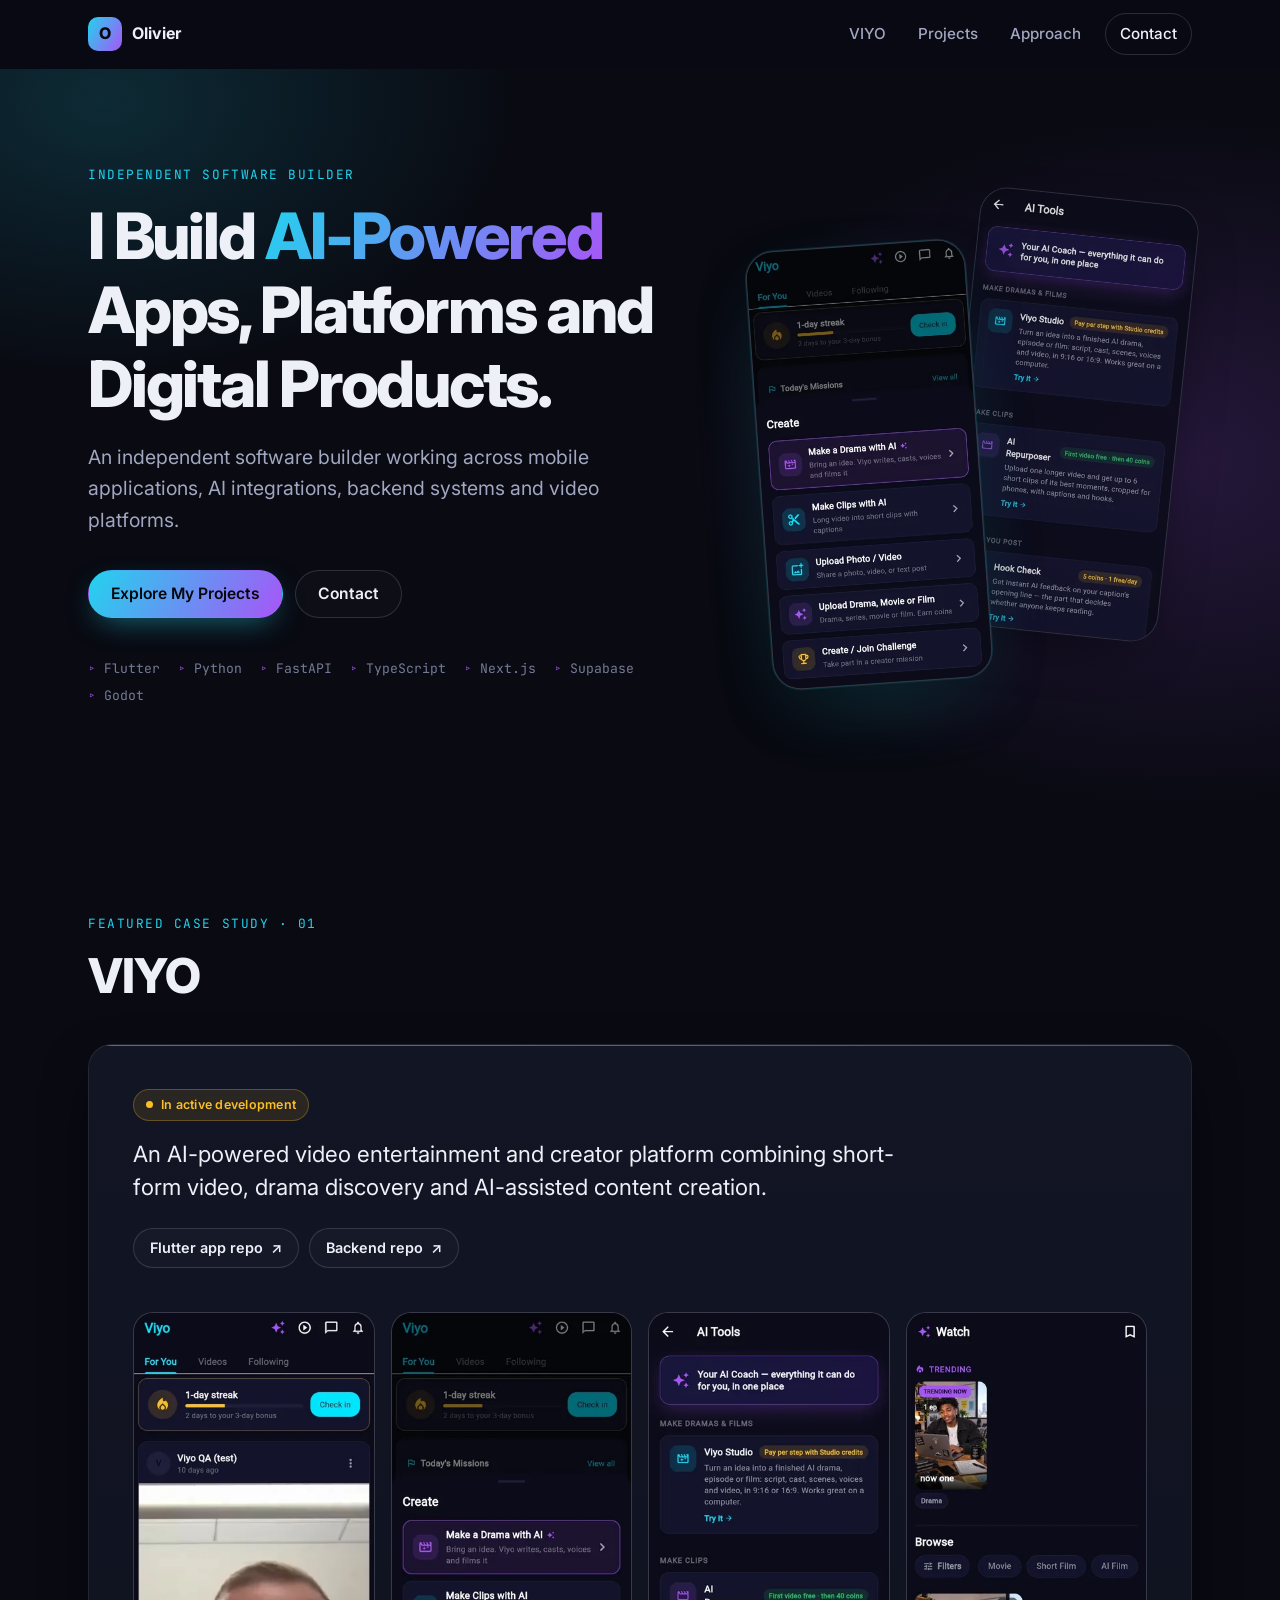
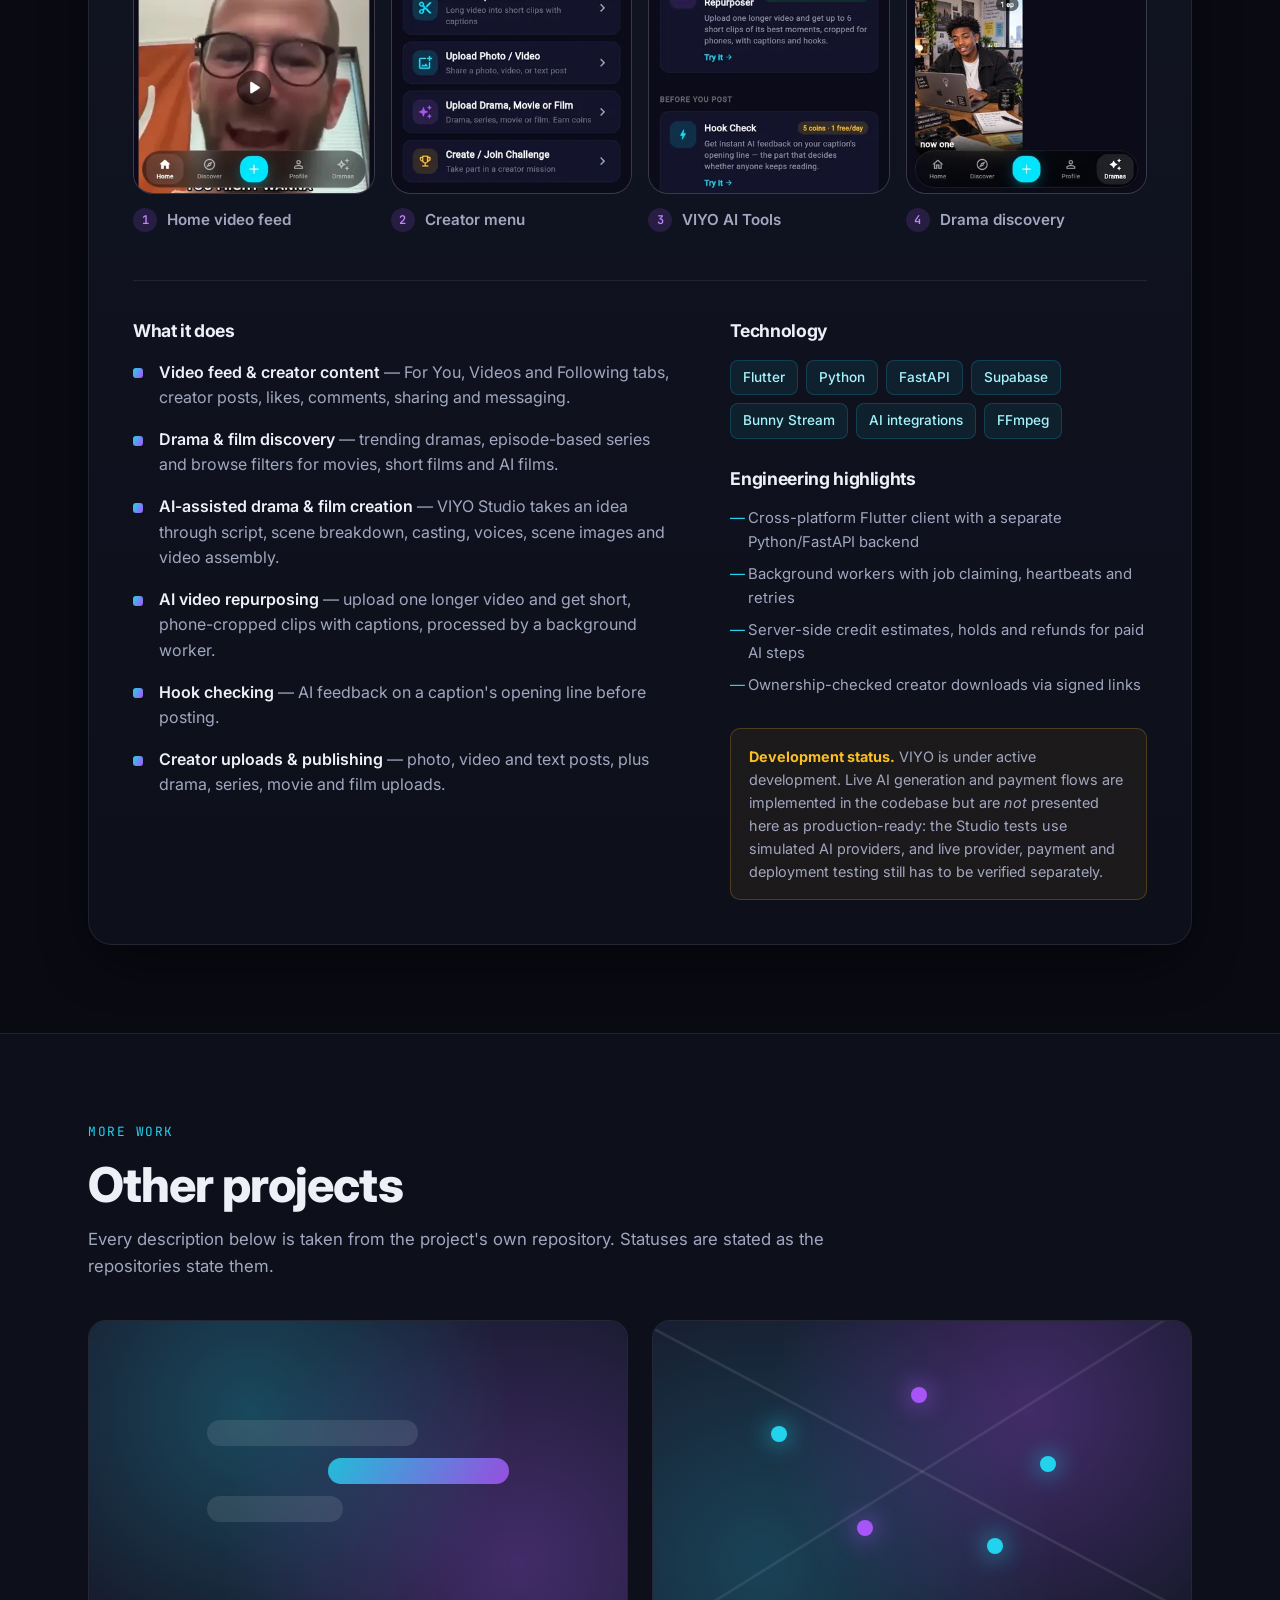
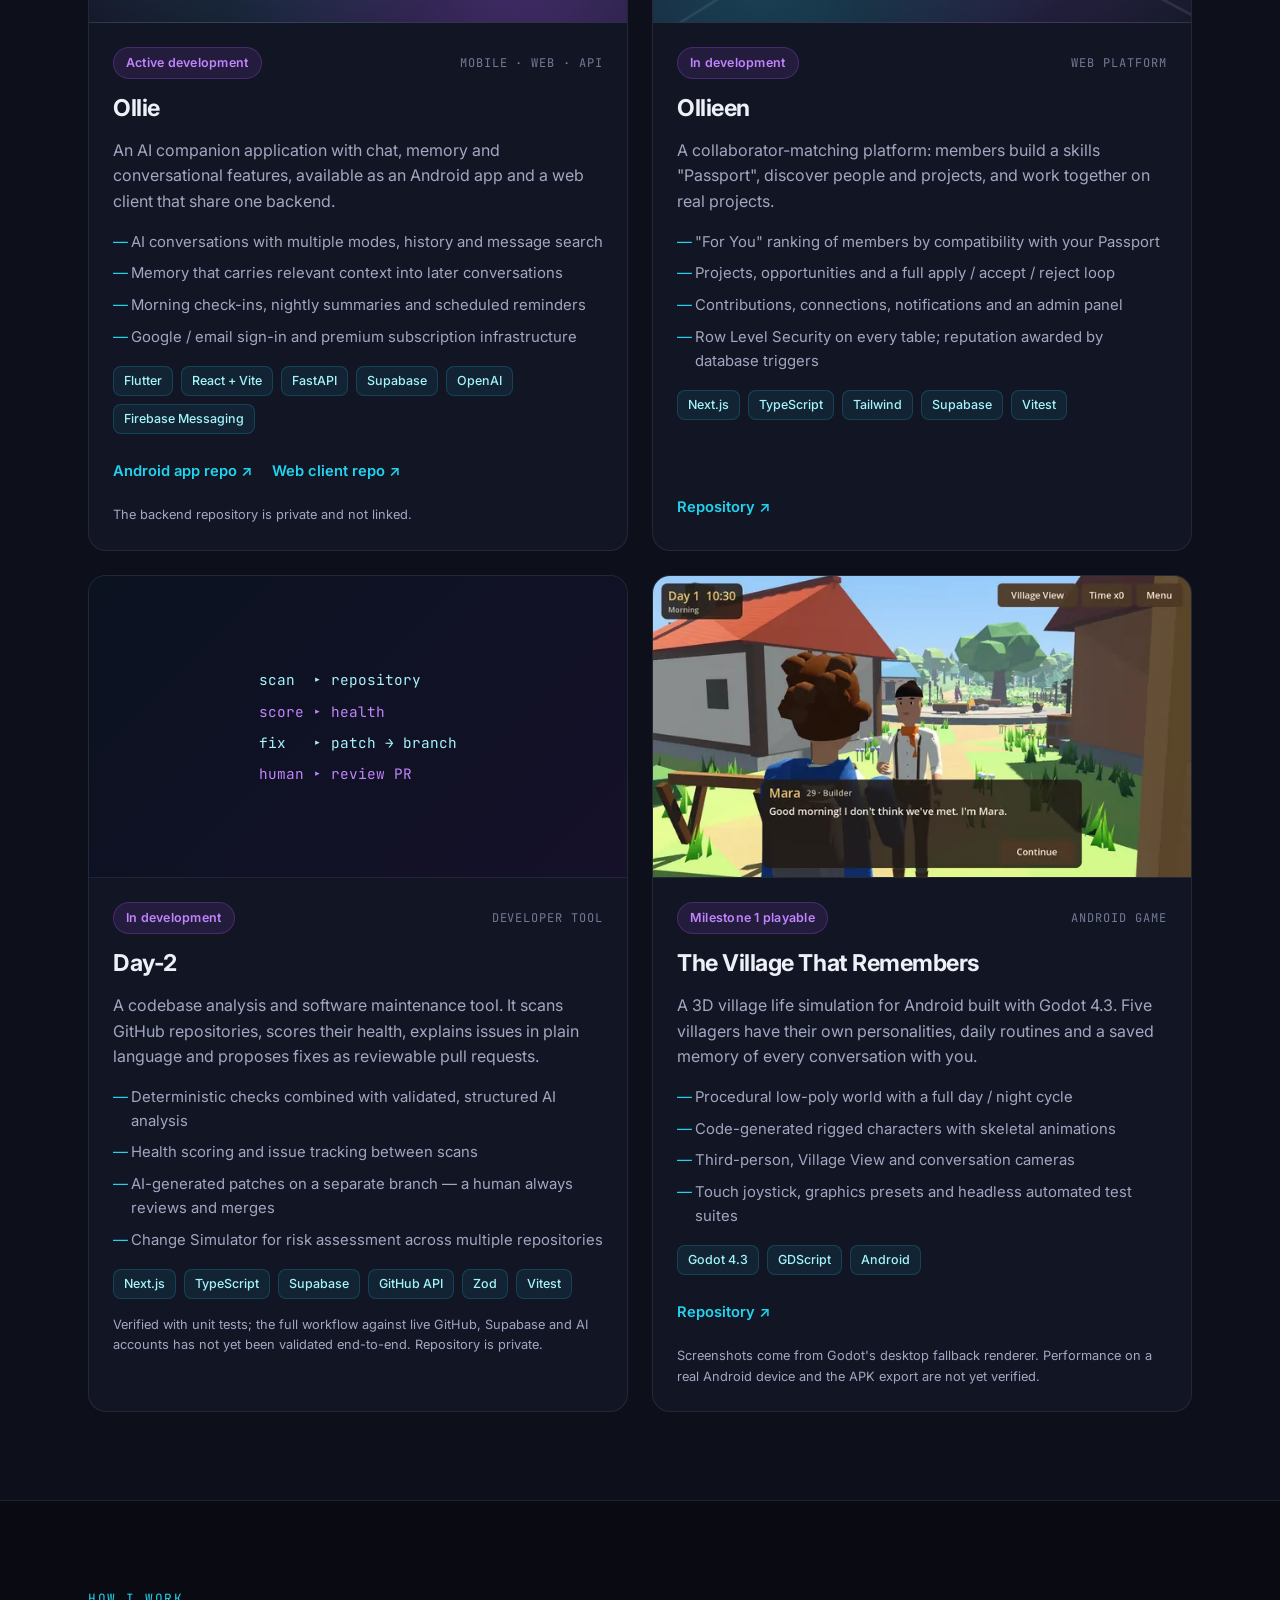
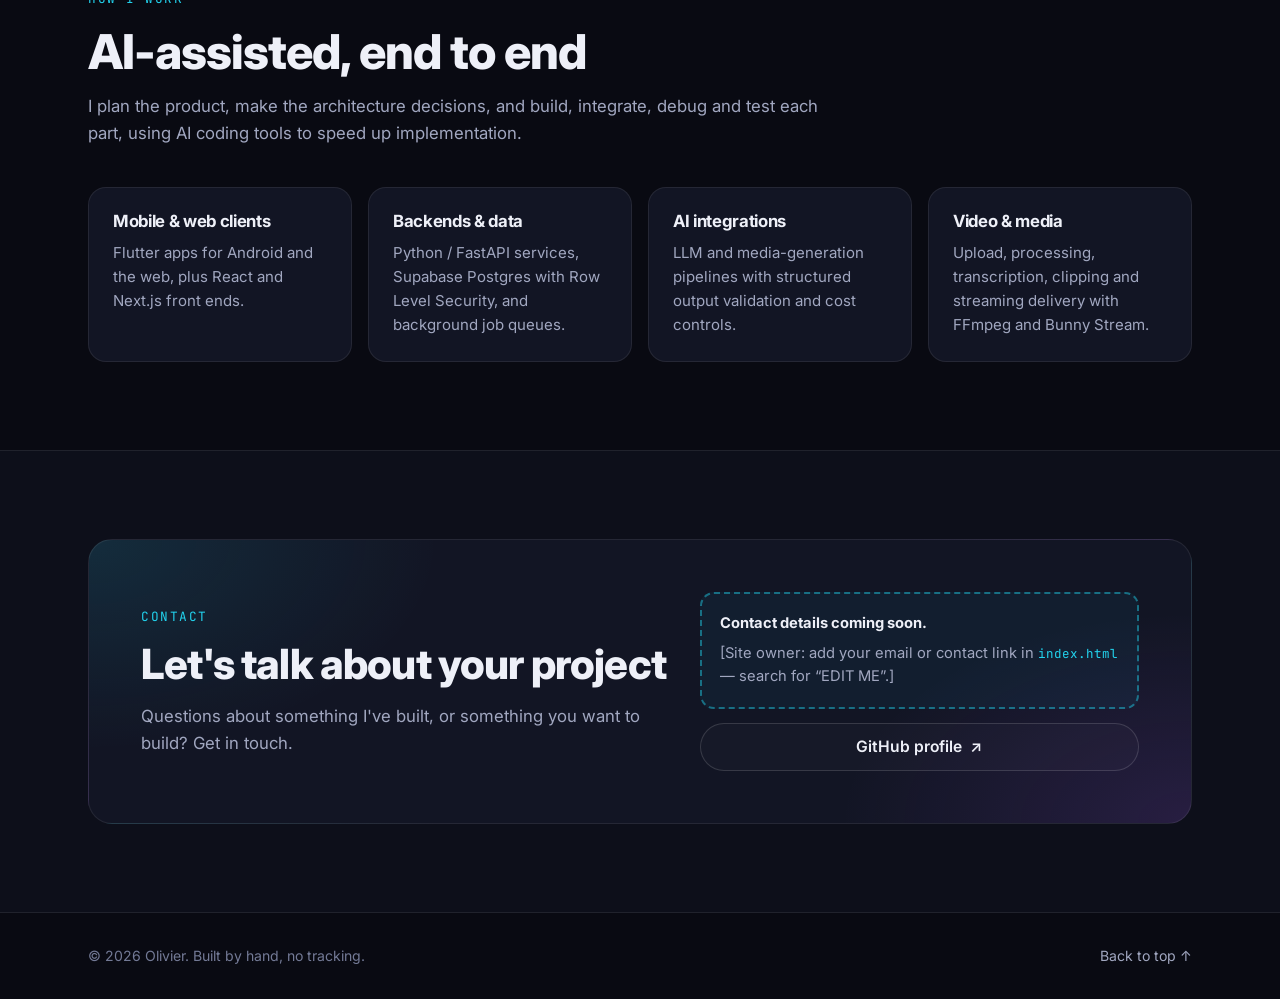
==== index.html @ 61723061 "Build portfolio site: VIYO case study, project cards, responsive dark theme Static HTML/CSS/JS with " ====
<!doctype html>
<html lang="en">
<head>
  <meta charset="utf-8">
  <meta name="viewport" content="width=device-width, initial-scale=1">
  <title>Olivier — AI-Powered Apps, Platforms &amp; Digital Products</title>
  <meta name="description" content="Portfolio of an independent software builder working across mobile applications, AI integrations, backend systems and video platforms. Featured project: VIYO.">
  <meta name="theme-color" content="#090a12">
  <meta name="color-scheme" content="dark">

  <!-- EDIT AFTER DEPLOY: replace https://YOUR-DOMAIN.example with your real site URL (4 places in this <head>). -->
  <link rel="canonical" href="https://YOUR-DOMAIN.example/">

  <!-- Open Graph / social sharing -->
  <meta property="og:type" content="website">
  <meta property="og:title" content="I Build AI-Powered Apps, Platforms and Digital Products">
  <meta property="og:description" content="Independent software builder — mobile apps, AI integrations, backend systems and video platforms. Featured: VIYO.">
  <meta property="og:url" content="https://YOUR-DOMAIN.example/">
  <meta property="og:image" content="https://YOUR-DOMAIN.example/assets/og-image.png">
  <meta property="og:image:width" content="1200">
  <meta property="og:image:height" content="630">
  <meta property="og:image:alt" content="Portfolio headline beside two real VIYO app screenshots">
  <meta name="twitter:card" content="summary_large_image">
  <meta name="twitter:title" content="I Build AI-Powered Apps, Platforms and Digital Products">
  <meta name="twitter:description" content="Independent software builder — mobile apps, AI integrations, backend systems and video platforms.">
  <meta name="twitter:image" content="https://YOUR-DOMAIN.example/assets/og-image.png">

  <link rel="icon" href="favicon.svg" type="image/svg+xml">
  <link rel="preconnect" href="https://fonts.googleapis.com">
  <link rel="preconnect" href="https://fonts.gstatic.com" crossorigin>
  <link href="https://fonts.googleapis.com/css2?family=Inter:wght@400;500;600;700;800&family=JetBrains+Mono:wght@500&display=swap" rel="stylesheet">
  <link rel="stylesheet" href="styles.css">
  <script>document.documentElement.classList.add("js")</script>
  <script src="main.js" defer></script>
</head>
<body>
  <a class="skip-link" href="#main">Skip to content</a>

  <header class="site-header" id="top">
    <nav class="nav container" aria-label="Primary">
      <a class="brand" href="#top" aria-label="Olivier — back to top">
        <span class="brand-mark" aria-hidden="true">O</span>
        <span class="brand-name">Olivier</span>
      </a>
      <button class="nav-toggle" type="button" aria-expanded="false" aria-controls="nav-menu">
        <span class="sr-only">Menu</span>
        <span class="nav-toggle-bar" aria-hidden="true"></span>
      </button>
      <ul class="nav-menu" id="nav-menu">
        <li><a href="#viyo">VIYO</a></li>
        <li><a href="#projects">Projects</a></li>
        <li><a href="#approach">Approach</a></li>
        <li><a href="#contact" class="nav-cta">Contact</a></li>
      </ul>
    </nav>
  </header>

  <main id="main">
    <!-- ============ HERO ============ -->
    <section class="hero">
      <div class="hero-glow" aria-hidden="true"></div>
      <div class="container hero-inner">
        <div class="hero-copy reveal">
          <p class="eyebrow">Independent software builder</p>
          <h1>I Build <span class="gradient-text">AI-Powered</span> Apps, Platforms and Digital Products.</h1>
          <p class="lead">An independent software builder working across mobile applications, AI integrations, backend systems and video platforms.</p>
          <div class="hero-actions">
            <a class="btn btn-primary" href="#viyo">Explore My Projects</a>
            <a class="btn btn-ghost" href="#contact">Contact</a>
          </div>
          <ul class="stack-list" aria-label="Main technologies">
            <li>Flutter</li><li>Python</li><li>FastAPI</li><li>TypeScript</li><li>Next.js</li><li>Supabase</li><li>Godot</li>
          </ul>
        </div>
        <div class="hero-visual reveal" aria-hidden="true">
          <div class="phone phone-back">
            <img src="assets/img/viyo-ai-tools-360.webp" width="360" height="722" alt="" fetchpriority="high">
          </div>
          <div class="phone phone-front">
            <img src="assets/img/viyo-create-menu-360.webp" width="360" height="722" alt="" fetchpriority="high">
          </div>
        </div>
      </div>
    </section>

    <!-- ============ FEATURED: VIYO ============ -->
    <section class="section" id="viyo" aria-labelledby="viyo-title">
      <div class="container">
        <div class="section-head reveal">
          <p class="eyebrow">Featured case study · 01</p>
          <h2 id="viyo-title">VIYO</h2>
        </div>

        <article class="feature-card reveal">
          <div class="feature-top">
            <div>
              <span class="badge badge-dev"><span class="dot" aria-hidden="true"></span>In active development</span>
              <p class="feature-desc">An AI-powered video entertainment and creator platform combining short-form video, drama discovery and AI-assisted content creation.</p>
            </div>
            <div class="feature-links">
              <a class="btn btn-small btn-ghost" href="https://github.com/ollie81/Viyo-" target="_blank" rel="noopener">Flutter app repo <span aria-hidden="true">↗</span></a>
              <a class="btn btn-small btn-ghost" href="https://github.com/ollie81/viyo_ai" target="_blank" rel="noopener">Backend repo <span aria-hidden="true">↗</span></a>
              <!-- UNVERIFIED LIVE LINK: listed in the VIYO repo but not reachable from the build environment.
                   Check it in a browser, then uncomment:
              <a class="btn btn-small btn-primary" href="https://viyo.site/app" target="_blank" rel="noopener">Open VIYO <span aria-hidden="true">↗</span></a>
              -->
            </div>
          </div>

          <div class="gallery" role="list" aria-label="VIYO app screenshots">
            <figure class="shot" role="listitem">
              <img src="assets/img/viyo-feed-360.webp" srcset="assets/img/viyo-feed-360.webp 360w, assets/img/viyo-feed-720.webp 720w" sizes="(max-width: 640px) 70vw, (max-width: 1100px) 24vw, 260px" width="360" height="722" loading="lazy" decoding="async" alt="VIYO home screen: For You feed with a daily streak card, a creator video post and the bottom navigation.">
              <figcaption><span>1</span> Home video feed</figcaption>
            </figure>
            <figure class="shot" role="listitem">
              <img src="assets/img/viyo-create-menu-360.webp" srcset="assets/img/viyo-create-menu-360.webp 360w, assets/img/viyo-create-menu-720.webp 720w" sizes="(max-width: 640px) 70vw, (max-width: 1100px) 24vw, 260px" width="360" height="722" loading="lazy" decoding="async" alt="VIYO Create menu: Make a Drama with AI, Make Clips with AI, Upload Photo or Video, Upload Drama, Movie or Film, and Create or Join Challenge.">
              <figcaption><span>2</span> Creator menu</figcaption>
            </figure>
            <figure class="shot" role="listitem">
              <img src="assets/img/viyo-ai-tools-360.webp" srcset="assets/img/viyo-ai-tools-360.webp 360w, assets/img/viyo-ai-tools-720.webp 720w" sizes="(max-width: 640px) 70vw, (max-width: 1100px) 24vw, 260px" width="360" height="722" loading="lazy" decoding="async" alt="VIYO AI Tools screen listing Viyo Studio, AI Repurposer and Hook Check.">
              <figcaption><span>3</span> VIYO AI Tools</figcaption>
            </figure>
            <figure class="shot" role="listitem">
              <img src="assets/img/viyo-dramas-360.webp" srcset="assets/img/viyo-dramas-360.webp 360w, assets/img/viyo-dramas-720.webp 720w" sizes="(max-width: 640px) 70vw, (max-width: 1100px) 24vw, 260px" width="360" height="722" loading="lazy" decoding="async" alt="VIYO Watch screen with a Trending drama and Browse filters for Movie, Short Film and AI Film.">
              <figcaption><span>4</span> Drama discovery</figcaption>
            </figure>
          </div>

          <div class="feature-body">
            <div>
              <h3>What it does</h3>
              <ul class="feature-list">
                <li><strong>Video feed &amp; creator content</strong> — For You, Videos and Following tabs, creator posts, likes, comments, sharing and messaging.</li>
                <li><strong>Drama &amp; film discovery</strong> — trending dramas, episode-based series and browse filters for movies, short films and AI films.</li>
                <li><strong>AI-assisted drama &amp; film creation</strong> — VIYO Studio takes an idea through script, scene breakdown, casting, voices, scene images and video assembly.</li>
                <li><strong>AI video repurposing</strong> — upload one longer video and get short, phone-cropped clips with captions, processed by a background worker.</li>
                <li><strong>Hook checking</strong> — AI feedback on a caption's opening line before posting.</li>
                <li><strong>Creator uploads &amp; publishing</strong> — photo, video and text posts, plus drama, series, movie and film uploads.</li>
              </ul>
            </div>
            <div class="feature-side">
              <h3>Technology</h3>
              <ul class="tags">
                <li>Flutter</li><li>Python</li><li>FastAPI</li><li>Supabase</li><li>Bunny Stream</li><li>AI integrations</li><li>FFmpeg</li>
              </ul>
              <h3>Engineering highlights</h3>
              <ul class="mini-list">
                <li>Cross-platform Flutter client with a separate Python/FastAPI backend</li>
                <li>Background workers with job claiming, heartbeats and retries</li>
                <li>Server-side credit estimates, holds and refunds for paid AI steps</li>
                <li>Ownership-checked creator downloads via signed links</li>
              </ul>
              <div class="notice" role="note">
                <strong>Development status.</strong> VIYO is under active development. Live AI generation and payment flows are implemented in the codebase but are <em>not</em> presented here as production-ready: the Studio tests use simulated AI providers, and live provider, payment and deployment testing still has to be verified separately.
              </div>
            </div>
          </div>
        </article>
      </div>
    </section>

    <!-- ============ OTHER PROJECTS ============ -->
    <section class="section section-alt" id="projects" aria-labelledby="projects-title">
      <div class="container">
        <div class="section-head reveal">
          <p class="eyebrow">More work</p>
          <h2 id="projects-title">Other projects</h2>
          <p class="section-sub">Every description below is taken from the project's own repository. Statuses are stated as the repositories state them.</p>
        </div>

        <div class="project-grid">
          <!-- Ollie -->
          <article class="project-card reveal">
            <div class="project-cover cover-ollie" aria-hidden="true">
              <div class="chat">
                <span class="bubble bubble-in"></span>
                <span class="bubble bubble-out"></span>
                <span class="bubble bubble-in short"></span>
              </div>
            </div>
            <div class="project-content">
              <div class="project-meta"><span class="badge">Active development</span><span class="kind">Mobile · Web · API</span></div>
              <h3>Ollie</h3>
              <p>An AI companion application with chat, memory and conversational features, available as an Android app and a web client that share one backend.</p>
              <ul class="mini-list">
                <li>AI conversations with multiple modes, history and message search</li>
                <li>Memory that carries relevant context into later conversations</li>
                <li>Morning check-ins, nightly summaries and scheduled reminders</li>
                <li>Google / email sign-in and premium subscription infrastructure</li>
              </ul>
              <ul class="tags tags-sm"><li>Flutter</li><li>React + Vite</li><li>FastAPI</li><li>Supabase</li><li>OpenAI</li><li>Firebase Messaging</li></ul>
              <div class="project-links">
                <a href="https://github.com/ollie81/ollie-flutter" target="_blank" rel="noopener">Android app repo <span aria-hidden="true">↗</span></a>
                <a href="https://github.com/ollie81/Ollie-web" target="_blank" rel="noopener">Web client repo <span aria-hidden="true">↗</span></a>
                <!-- UNVERIFIED LIVE LINK — check, then uncomment:
                <a href="https://www.ourollie.space" target="_blank" rel="noopener">Website ↗</a> -->
              </div>
              <p class="fine">The backend repository is private and not linked.</p>
            </div>
          </article>

          <!-- Ollieen -->
          <article class="project-card reveal">
            <div class="project-cover cover-ollieen" aria-hidden="true">
              <div class="nodes"><i></i><i></i><i></i><i></i><i></i></div>
            </div>
            <div class="project-content">
              <div class="project-meta"><span class="badge">In development</span><span class="kind">Web platform</span></div>
              <h3>Ollieen</h3>
              <p>A collaborator-matching platform: members build a skills "Passport", discover people and projects, and work together on real projects.</p>
              <ul class="mini-list">
                <li>"For You" ranking of members by compatibility with your Passport</li>
                <li>Projects, opportunities and a full apply / accept / reject loop</li>
                <li>Contributions, connections, notifications and an admin panel</li>
                <li>Row Level Security on every table; reputation awarded by database triggers</li>
              </ul>
              <ul class="tags tags-sm"><li>Next.js</li><li>TypeScript</li><li>Tailwind</li><li>Supabase</li><li>Vitest</li></ul>
              <div class="project-links">
                <a href="https://github.com/ollie81/Evorien" target="_blank" rel="noopener">Repository <span aria-hidden="true">↗</span></a>
                <!-- UNVERIFIED LIVE LINK — check, then uncomment:
                <a href="https://www.ollieen.com" target="_blank" rel="noopener">Website ↗</a> -->
              </div>
            </div>
          </article>

          <!-- Day-2 -->
          <article class="project-card reveal">
            <div class="project-cover cover-day2" aria-hidden="true">
              <pre class="code-lines"><span>scan  ▸ repository</span><span>score ▸ health</span><span>fix   ▸ patch → branch</span><span>human ▸ review PR</span></pre>
            </div>
            <div class="project-content">
              <div class="project-meta"><span class="badge">In development</span><span class="kind">Developer tool</span></div>
              <h3>Day-2</h3>
              <p>A codebase analysis and software maintenance tool. It scans GitHub repositories, scores their health, explains issues in plain language and proposes fixes as reviewable pull requests.</p>
              <ul class="mini-list">
                <li>Deterministic checks combined with validated, structured AI analysis</li>
                <li>Health scoring and issue tracking between scans</li>
                <li>AI-generated patches on a separate branch — a human always reviews and merges</li>
                <li>Change Simulator for risk assessment across multiple repositories</li>
              </ul>
              <ul class="tags tags-sm"><li>Next.js</li><li>TypeScript</li><li>Supabase</li><li>GitHub API</li><li>Zod</li><li>Vitest</li></ul>
              <p class="fine">Verified with unit tests; the full workflow against live GitHub, Supabase and AI accounts has not yet been validated end-to-end. Repository is private.</p>
            </div>
          </article>

          <!-- Village -->
          <article class="project-card reveal">
            <div class="project-cover cover-image">
              <img src="assets/img/village-dialogue-640.webp" srcset="assets/img/village-dialogue-640.webp 640w, assets/img/village-dialogue-1280.webp 1280w" sizes="(max-width: 760px) 92vw, 560px" width="640" height="360" loading="lazy" decoding="async" alt="In-game screenshot: the player meets Mara, a 29-year-old builder, who says 'Good morning! I don't think we've met.'">
            </div>
            <div class="project-content">
              <div class="project-meta"><span class="badge">Milestone 1 playable</span><span class="kind">Android game</span></div>
              <h3>The Village That Remembers</h3>
              <p>A 3D village life simulation for Android built with Godot 4.3. Five villagers have their own personalities, daily routines and a saved memory of every conversation with you.</p>
              <ul class="mini-list">
                <li>Procedural low-poly world with a full day / night cycle</li>
                <li>Code-generated rigged characters with skeletal animations</li>
                <li>Third-person, Village View and conversation cameras</li>
                <li>Touch joystick, graphics presets and headless automated test suites</li>
              </ul>
              <ul class="tags tags-sm"><li>Godot 4.3</li><li>GDScript</li><li>Android</li></ul>
              <div class="project-links">
                <a href="https://github.com/ollie81/THE-VILLAGE-THAT-REMEMBERS" target="_blank" rel="noopener">Repository <span aria-hidden="true">↗</span></a>
              </div>
              <p class="fine">Screenshots come from Godot's desktop fallback renderer. Performance on a real Android device and the APK export are not yet verified.</p>
            </div>
          </article>
        </div>
      </div>
    </section>

    <!-- ============ APPROACH ============ -->
    <section class="section" id="approach" aria-labelledby="approach-title">
      <div class="container">
        <div class="section-head reveal">
          <p class="eyebrow">How I work</p>
          <h2 id="approach-title">AI-assisted, end to end</h2>
          <p class="section-sub">I plan the product, make the architecture decisions, and build, integrate, debug and test each part, using AI coding tools to speed up implementation.</p>
        </div>
        <div class="approach-grid">
          <div class="approach-item reveal">
            <h3>Mobile &amp; web clients</h3>
            <p>Flutter apps for Android and the web, plus React and Next.js front ends.</p>
          </div>
          <div class="approach-item reveal">
            <h3>Backends &amp; data</h3>
            <p>Python / FastAPI services, Supabase Postgres with Row Level Security, and background job queues.</p>
          </div>
          <div class="approach-item reveal">
            <h3>AI integrations</h3>
            <p>LLM and media-generation pipelines with structured output validation and cost controls.</p>
          </div>
          <div class="approach-item reveal">
            <h3>Video &amp; media</h3>
            <p>Upload, processing, transcription, clipping and streaming delivery with FFmpeg and Bunny Stream.</p>
          </div>
        </div>
      </div>
    </section>

    <!-- ============ CONTACT ============ -->
    <section class="section section-alt" id="contact" aria-labelledby="contact-title">
      <div class="container">
        <div class="contact-card reveal">
          <div>
            <p class="eyebrow">Contact</p>
            <h2 id="contact-title">Let's talk about your project</h2>
            <p class="section-sub">Questions about something I've built, or something you want to build? Get in touch.</p>
          </div>
          <div class="contact-actions">
            <!--
              ============================================================
              EDIT ME — CONTACT PLACEHOLDER
              Replace the placeholder below with your real contact details,
              e.g.  <a class="btn btn-primary" href="mailto:you@example.com">Email me</a>
              Then delete the .placeholder block.
              ============================================================
            -->
            <div class="placeholder" role="note">
              <strong>Contact details coming soon.</strong>
              <span>[Site owner: add your email or contact link in <code>index.html</code> — search for “EDIT ME”.]</span>
            </div>
            <a class="btn btn-ghost" href="https://github.com/ollie81" target="_blank" rel="noopener">GitHub profile <span aria-hidden="true">↗</span></a>
          </div>
        </div>
      </div>
    </section>
  </main>

  <footer class="site-footer">
    <div class="container footer-inner">
      <p>© <span id="year">2026</span> Olivier. Built by hand, no tracking.</p>
      <a href="#top">Back to top <span aria-hidden="true">↑</span></a>
    </div>
  </footer>
</body>
</html>
---- styles.css ----
/* ---------- Tokens ---------- */
:root {
  --bg: #090a12;
  --bg-alt: #0d0f1a;
  --surface: #121524;
  --surface-2: #171a2c;
  --border: rgba(255, 255, 255, 0.08);
  --border-strong: rgba(255, 255, 255, 0.14);
  --text: #eef0f8;
  --text-muted: #a1a7c0;
  --text-dim: #737a96;
  --cyan: #22d3ee;
  --purple: #a855f7;
  --purple-soft: #c084fc;
  --amber: #fbbf24;
  --grad: linear-gradient(120deg, var(--cyan), var(--purple));
  --radius: 18px;
  --radius-sm: 10px;
  --shadow: 0 20px 60px -20px rgba(0, 0, 0, 0.7);
  --container: 1160px;
  --font: "Inter", system-ui, -apple-system, "Segoe UI", Roboto, sans-serif;
  --mono: "JetBrains Mono", ui-monospace, SFMono-Regular, Menlo, monospace;
}

*, *::before, *::after { box-sizing: border-box; }
html { scroll-behavior: smooth; -webkit-text-size-adjust: 100%; }
body {
  margin: 0;
  background: var(--bg);
  color: var(--text);
  font-family: var(--font);
  font-size: 16px;
  line-height: 1.6;
  -webkit-font-smoothing: antialiased;
  overflow-x: hidden;
}
img { max-width: 100%; height: auto; display: block; }
a { color: inherit; }
h1, h2, h3 { line-height: 1.15; margin: 0; letter-spacing: -0.02em; }
p { margin: 0; }
ul { margin: 0; padding: 0; }
code { font-family: var(--mono); font-size: 0.85em; color: var(--cyan); }

.container { width: 100%; max-width: var(--container); margin: 0 auto; padding: 0 16px; }
@media (min-width: 640px) { .container { padding: 0 28px; } }

.sr-only {
  position: absolute; width: 1px; height: 1px; padding: 0; margin: -1px;
  overflow: hidden; clip: rect(0, 0, 0, 0); white-space: nowrap; border: 0;
}
.skip-link {
  position: absolute; left: 16px; top: -60px; z-index: 100;
  background: var(--cyan); color: #04131a; padding: 10px 16px; border-radius: 8px;
  font-weight: 600; text-decoration: none; transition: top .2s;
}
.skip-link:focus { top: 12px; }
:focus-visible { outline: 2px solid var(--cyan); outline-offset: 3px; border-radius: 6px; }

/* ---------- Header / nav ---------- */
.site-header {
  position: sticky; top: 0; z-index: 50;
  background: rgba(9, 10, 18, 0.72);
  backdrop-filter: saturate(160%) blur(14px);
  -webkit-backdrop-filter: saturate(160%) blur(14px);
  border-bottom: 1px solid transparent;
  transition: border-color .3s;
}
.site-header.scrolled { border-bottom-color: var(--border); }
.nav { display: flex; align-items: center; justify-content: space-between; height: 68px; }
.brand { display: flex; align-items: center; gap: 10px; text-decoration: none; font-weight: 700; }
.brand-mark {
  width: 34px; height: 34px; border-radius: 10px; display: grid; place-items: center;
  background: var(--grad); color: #07080f; font-weight: 800;
}
.nav-menu { list-style: none; display: flex; align-items: center; gap: 4px; }
.nav-menu a {
  display: block; padding: 8px 14px; border-radius: 999px; text-decoration: none;
  color: var(--text-muted); font-weight: 500; font-size: 0.95rem; transition: color .2s, background .2s;
}
.nav-menu a:hover { color: var(--text); background: rgba(255,255,255,0.05); }
.nav-menu .nav-cta { color: var(--text); border: 1px solid var(--border-strong); margin-left: 6px; }
.nav-toggle { display: none; }

@media (max-width: 760px) {
  .nav-toggle {
    display: grid; place-items: center; width: 44px; height: 44px; border-radius: 12px;
    background: transparent; border: 1px solid var(--border-strong); cursor: pointer;
  }
  .nav-toggle-bar, .nav-toggle-bar::before, .nav-toggle-bar::after {
    display: block; width: 18px; height: 2px; background: var(--text); border-radius: 2px;
    position: relative; transition: transform .25s, background .25s;
  }
  .nav-toggle-bar::before, .nav-toggle-bar::after { content: ""; position: absolute; left: 0; }
  .nav-toggle-bar::before { top: -6px; }
  .nav-toggle-bar::after { top: 6px; }
  .nav-toggle[aria-expanded="true"] .nav-toggle-bar { background: transparent; }
  .nav-toggle[aria-expanded="true"] .nav-toggle-bar::before { transform: translateY(6px) rotate(45deg); }
  .nav-toggle[aria-expanded="true"] .nav-toggle-bar::after { transform: translateY(-6px) rotate(-45deg); }

  .nav-menu {
    position: absolute; top: 68px; left: 0; right: 0; flex-direction: column; align-items: stretch;
    gap: 2px; padding: 12px 16px 20px; background: rgba(9,10,18,0.97);
    border-bottom: 1px solid var(--border); display: none;
  }
  .nav-menu.open { display: flex; }
  .nav-menu a { padding: 14px 12px; border-radius: 10px; font-size: 1.05rem; }
  .nav-menu .nav-cta { margin: 6px 0 0; text-align: center; }
}

/* ---------- Buttons / badges / tags ---------- */
.btn {
  display: inline-flex; align-items: center; justify-content: center; gap: 8px;
  min-height: 48px; padding: 0 22px; border-radius: 999px; font-weight: 600; font-size: 0.98rem;
  text-decoration: none; border: 1px solid transparent; transition: transform .2s, box-shadow .2s, background .2s, border-color .2s;
}
.btn-primary { background: var(--grad); color: #06070d; box-shadow: 0 10px 30px -10px rgba(34, 211, 238, 0.55); }
.btn-primary:hover { transform: translateY(-2px); box-shadow: 0 16px 36px -12px rgba(168, 85, 247, 0.6); }
.btn-ghost { border-color: var(--border-strong); color: var(--text); background: rgba(255,255,255,0.02); }
.btn-ghost:hover { border-color: var(--cyan); background: rgba(34, 211, 238, 0.06); }
.btn-small { min-height: 40px; padding: 0 16px; font-size: 0.9rem; }

.badge {
  display: inline-flex; align-items: center; gap: 8px; padding: 5px 12px; border-radius: 999px;
  font-size: 0.78rem; font-weight: 600; letter-spacing: 0.02em;
  background: rgba(168, 85, 247, 0.12); color: var(--purple-soft); border: 1px solid rgba(168, 85, 247, 0.25);
}
.badge-dev { background: rgba(251, 191, 36, 0.1); color: var(--amber); border-color: rgba(251, 191, 36, 0.28); }
.badge .dot { width: 7px; height: 7px; border-radius: 50%; background: currentColor; animation: pulse 2s infinite; }
@keyframes pulse { 0%, 100% { opacity: 1; } 50% { opacity: 0.35; } }

.tags { list-style: none; display: flex; flex-wrap: wrap; gap: 8px; }
.tags li {
  padding: 6px 12px; border-radius: 8px; font-size: 0.85rem; font-weight: 500;
  background: rgba(34, 211, 238, 0.08); color: #a5f3fc; border: 1px solid rgba(34, 211, 238, 0.18);
}
.tags-sm li { padding: 4px 10px; font-size: 0.78rem; }

.eyebrow {
  font-family: var(--mono); font-size: 0.8rem; letter-spacing: 0.12em; text-transform: uppercase;
  color: var(--cyan); margin-bottom: 14px;
}
.gradient-text { background: var(--grad); -webkit-background-clip: text; background-clip: text; color: transparent; }

/* ---------- Hero ---------- */
.hero { position: relative; overflow: hidden; padding: 72px 0 88px; }
.hero-glow {
  position: absolute; inset: -20% -10% auto; height: 120%; pointer-events: none;
  background:
    radial-gradient(600px 400px at 15% 20%, rgba(34, 211, 238, 0.16), transparent 70%),
    radial-gradient(700px 500px at 85% 60%, rgba(168, 85, 247, 0.18), transparent 70%);
}
.hero-inner { position: relative; display: grid; gap: 56px; align-items: center; }
@media (min-width: 960px) { .hero-inner { grid-template-columns: 1.15fr 0.85fr; } .hero { padding: 96px 0 120px; } }
.hero h1 { font-size: clamp(2.3rem, 6vw, 4rem); font-weight: 800; letter-spacing: -0.035em; }
.lead { margin-top: 22px; font-size: clamp(1.05rem, 2vw, 1.22rem); color: var(--text-muted); max-width: 36em; }
.hero-actions { display: flex; flex-wrap: wrap; gap: 12px; margin-top: 34px; }
.stack-list { list-style: none; display: flex; flex-wrap: wrap; gap: 6px 18px; margin-top: 40px; color: var(--text-dim); font-family: var(--mono); font-size: 0.82rem; }
.stack-list li::before { content: "▹ "; color: var(--purple); }

.hero-visual { position: relative; height: 480px; max-width: 420px; margin: 0 auto; width: 100%; }
.phone {
  position: absolute; width: 220px; border-radius: 28px; overflow: hidden;
  border: 1px solid var(--border-strong); box-shadow: var(--shadow); background: var(--surface);
}
.phone-back { right: 0; top: 0; transform: rotate(6deg); opacity: 0.85; }
.phone-front { left: 0; top: 50px; transform: rotate(-4deg); box-shadow: var(--shadow), 0 0 0 1px rgba(34,211,238,0.15), 0 30px 80px -30px rgba(34,211,238,0.35); }
@media (max-width: 420px) { .hero-visual { height: 400px; } .phone { width: 180px; } }
@media (prefers-reduced-motion: no-preference) {
  .phone-front { animation: float 7s ease-in-out infinite; }
  .phone-back { animation: float2 8s ease-in-out infinite; }
}
@keyframes float { 0%,100% { transform: rotate(-4deg) translateY(0); } 50% { transform: rotate(-4deg) translateY(-10px); } }
@keyframes float2 { 0%,100% { transform: rotate(6deg) translateY(0); } 50% { transform: rotate(6deg) translateY(8px); } }

/* ---------- Sections ---------- */
.section { padding: 88px 0; }
.section-alt { background: var(--bg-alt); border-top: 1px solid var(--border); border-bottom: 1px solid var(--border); }
.section-head { margin-bottom: 40px; max-width: 760px; }
.section-head h2 { font-size: clamp(2rem, 4.5vw, 3rem); font-weight: 800; }
.section-sub { margin-top: 14px; color: var(--text-muted); font-size: 1.05rem; }

/* ---------- Feature card (VIYO) ---------- */
.feature-card {
  background: linear-gradient(180deg, var(--surface), var(--bg-alt));
  border: 1px solid var(--border); border-radius: 24px; padding: 28px 20px;
  box-shadow: var(--shadow); position: relative; overflow: hidden;
}
.feature-card::before {
  content: ""; position: absolute; inset: 0 0 auto; height: 1px; background: var(--grad); opacity: 0.6;
}
@media (min-width: 760px) { .feature-card { padding: 44px; } }
.feature-top { display: flex; flex-wrap: wrap; justify-content: space-between; gap: 24px; align-items: flex-start; }
.feature-desc { margin-top: 16px; font-size: clamp(1.1rem, 2.2vw, 1.4rem); max-width: 34em; line-height: 1.5; }
.feature-links { display: flex; flex-wrap: wrap; gap: 10px; }

.gallery {
  margin: 40px -20px 0; padding: 4px 20px 16px;
  display: grid; grid-auto-flow: column; grid-auto-columns: 68%; gap: 16px;
  overflow-x: auto; scroll-snap-type: x mandatory; scrollbar-width: thin;
}
@media (min-width: 640px) { .gallery { grid-auto-columns: 40%; } }
@media (min-width: 900px) {
  .gallery { margin: 44px 0 0; padding: 0; grid-auto-flow: row; grid-template-columns: repeat(4, 1fr); overflow: visible; }
}
.shot { margin: 0; scroll-snap-align: center; }
.shot img {
  width: 100%; border-radius: 20px; border: 1px solid var(--border-strong); background: var(--surface-2);
  transition: transform .35s ease, box-shadow .35s ease;
}
.shot:hover img { transform: translateY(-6px); box-shadow: 0 24px 50px -20px rgba(34, 211, 238, 0.35); }
.shot figcaption { display: flex; align-items: center; gap: 10px; margin-top: 14px; font-weight: 600; font-size: 0.95rem; color: var(--text-muted); }
.shot figcaption span {
  width: 24px; height: 24px; border-radius: 50%; display: grid; place-items: center; font-size: 0.75rem;
  background: rgba(168, 85, 247, 0.16); color: var(--purple-soft); font-family: var(--mono);
}

.feature-body { display: grid; gap: 40px; margin-top: 48px; padding-top: 40px; border-top: 1px solid var(--border); }
@media (min-width: 900px) { .feature-body { grid-template-columns: 1.3fr 1fr; gap: 56px; } }
.feature-body h3 { font-size: 1.1rem; margin-bottom: 18px; }
.feature-side h3:not(:first-child) { margin-top: 30px; }
.feature-list { list-style: none; display: grid; gap: 16px; }
.feature-list li { position: relative; padding-left: 26px; color: var(--text-muted); }
.feature-list li::before {
  content: ""; position: absolute; left: 0; top: 0.55em; width: 10px; height: 10px; border-radius: 3px;
  background: var(--grad);
}
.feature-list strong { color: var(--text); font-weight: 600; }

.mini-list { list-style: none; display: grid; gap: 8px; color: var(--text-muted); font-size: 0.93rem; }
.mini-list li { position: relative; padding-left: 18px; }
.mini-list li::before { content: "—"; position: absolute; left: 0; color: var(--cyan); }

.notice {
  margin-top: 30px; padding: 16px 18px; border-radius: var(--radius-sm); font-size: 0.9rem; color: var(--text-muted);
  background: rgba(251, 191, 36, 0.06); border: 1px solid rgba(251, 191, 36, 0.22);
}
.notice strong { color: var(--amber); }

/* ---------- Project grid ---------- */
.project-grid { display: grid; gap: 24px; }
@media (min-width: 760px) { .project-grid { grid-template-columns: repeat(2, 1fr); } }
.project-card {
  display: flex; flex-direction: column; background: var(--surface); border: 1px solid var(--border);
  border-radius: var(--radius); overflow: hidden; transition: transform .3s ease, border-color .3s ease;
}
.project-card:hover { transform: translateY(-4px); border-color: rgba(34, 211, 238, 0.3); }
.project-content { padding: 24px; display: flex; flex-direction: column; gap: 16px; flex: 1; }
.project-content h3 { font-size: 1.45rem; }
.project-content > p { color: var(--text-muted); }
.project-meta { display: flex; flex-wrap: wrap; align-items: center; justify-content: space-between; gap: 8px; }
.kind { font-family: var(--mono); font-size: 0.75rem; color: var(--text-dim); text-transform: uppercase; letter-spacing: 0.08em; }
.project-links { display: flex; flex-wrap: wrap; gap: 8px 20px; margin-top: auto; padding-top: 4px; }
.project-links a { color: var(--cyan); text-decoration: none; font-weight: 600; font-size: 0.92rem; padding: 6px 0; }
.project-links a:hover { text-decoration: underline; text-underline-offset: 4px; }
.fine { font-size: 0.8rem; color: var(--text-dim); }

/* Covers: abstract, clearly decorative (no fake screenshots) */
.project-cover { aspect-ratio: 16 / 9; position: relative; overflow: hidden; border-bottom: 1px solid var(--border); }
.cover-image img { width: 100%; height: 100%; object-fit: cover; }
.cover-ollie { background: radial-gradient(circle at 30% 30%, rgba(34,211,238,0.25), transparent 60%), radial-gradient(circle at 80% 80%, rgba(168,85,247,0.3), transparent 60%), var(--surface-2); }
.chat { position: absolute; inset: 18% 22%; display: flex; flex-direction: column; gap: 12px; justify-content: center; }
.bubble { height: 26px; border-radius: 14px; width: 70%; }
.bubble-in { background: rgba(255,255,255,0.1); align-self: flex-start; }
.bubble-in.short { width: 45%; }
.bubble-out { background: var(--grad); align-self: flex-end; width: 60%; opacity: 0.85; }
.cover-ollieen { background: radial-gradient(circle at 70% 30%, rgba(168,85,247,0.3), transparent 60%), radial-gradient(circle at 20% 80%, rgba(34,211,238,0.22), transparent 60%), var(--surface-2); }
.nodes { position: absolute; inset: 0; }
.nodes i { position: absolute; width: 16px; height: 16px; border-radius: 50%; background: var(--cyan); box-shadow: 0 0 24px var(--cyan); }
.nodes i:nth-child(1) { left: 22%; top: 35%; }
.nodes i:nth-child(2) { left: 48%; top: 22%; background: var(--purple); box-shadow: 0 0 24px var(--purple); }
.nodes i:nth-child(3) { left: 72%; top: 45%; }
.nodes i:nth-child(4) { left: 38%; top: 66%; background: var(--purple); box-shadow: 0 0 24px var(--purple); }
.nodes i:nth-child(5) { left: 62%; top: 72%; }
.nodes::before {
  content: ""; position: absolute; inset: 0;
  background:
    linear-gradient(28deg, transparent 49.6%, rgba(255,255,255,0.12) 50%, transparent 50.4%),
    linear-gradient(-32deg, transparent 49.6%, rgba(255,255,255,0.1) 50%, transparent 50.4%);
}
.cover-day2 { background: linear-gradient(135deg, #0b1220, #151129); display: grid; place-items: center; }
.code-lines { margin: 0; display: grid; gap: 8px; font-family: var(--mono); font-size: clamp(0.72rem, 1.6vw, 0.9rem); color: #a5f3fc; }
.code-lines span:nth-child(even) { color: var(--purple-soft); }

/* ---------- Approach ---------- */
.approach-grid { display: grid; gap: 16px; }
@media (min-width: 640px) { .approach-grid { grid-template-columns: repeat(2, 1fr); } }
@media (min-width: 1000px) { .approach-grid { grid-template-columns: repeat(4, 1fr); } }
.approach-item { padding: 24px; border-radius: var(--radius); background: var(--surface); border: 1px solid var(--border); }
.approach-item h3 { font-size: 1.05rem; margin-bottom: 10px; }
.approach-item p { color: var(--text-muted); font-size: 0.94rem; }

/* ---------- Contact ---------- */
.contact-card {
  display: grid; gap: 32px; align-items: center; padding: 32px 22px; border-radius: 24px;
  background: radial-gradient(500px 300px at 0% 0%, rgba(34,211,238,0.12), transparent 70%), radial-gradient(500px 300px at 100% 100%, rgba(168,85,247,0.14), transparent 70%), var(--surface);
  border: 1px solid var(--border);
}
@media (min-width: 900px) { .contact-card { grid-template-columns: 1.2fr 1fr; padding: 52px; } }
.contact-card h2 { font-size: clamp(1.8rem, 4vw, 2.6rem); font-weight: 800; }
.contact-actions { display: grid; gap: 14px; }
.placeholder {
  display: grid; gap: 6px; padding: 18px; border-radius: 14px; border: 2px dashed rgba(34, 211, 238, 0.45);
  background: rgba(34, 211, 238, 0.05); font-size: 0.92rem; color: var(--text-muted);
}
.placeholder strong { color: var(--text); }

/* ---------- Footer ---------- */
.site-footer { padding: 32px 0; color: var(--text-dim); font-size: 0.88rem; }
.footer-inner { display: flex; flex-wrap: wrap; justify-content: space-between; gap: 12px; }
.site-footer a { text-decoration: none; color: var(--text-muted); }
.site-footer a:hover { color: var(--cyan); }

/* ---------- Reveal animation (progressive enhancement) ---------- */
.js .reveal { opacity: 0; transform: translateY(18px); transition: opacity .7s ease, transform .7s ease; }
.js .reveal.visible { opacity: 1; transform: none; }
@media (prefers-reduced-motion: reduce) {
  html { scroll-behavior: auto; }
  .js .reveal { opacity: 1; transform: none; transition: none; }
  *, *::before, *::after { animation: none !important; transition: none !important; }
}

/* Anchor targets clear the sticky header */
section[id] { scroll-margin-top: 68px; }
@media (max-width: 640px) { .hero { padding: 44px 0 64px; } .section { padding: 64px 0; } }
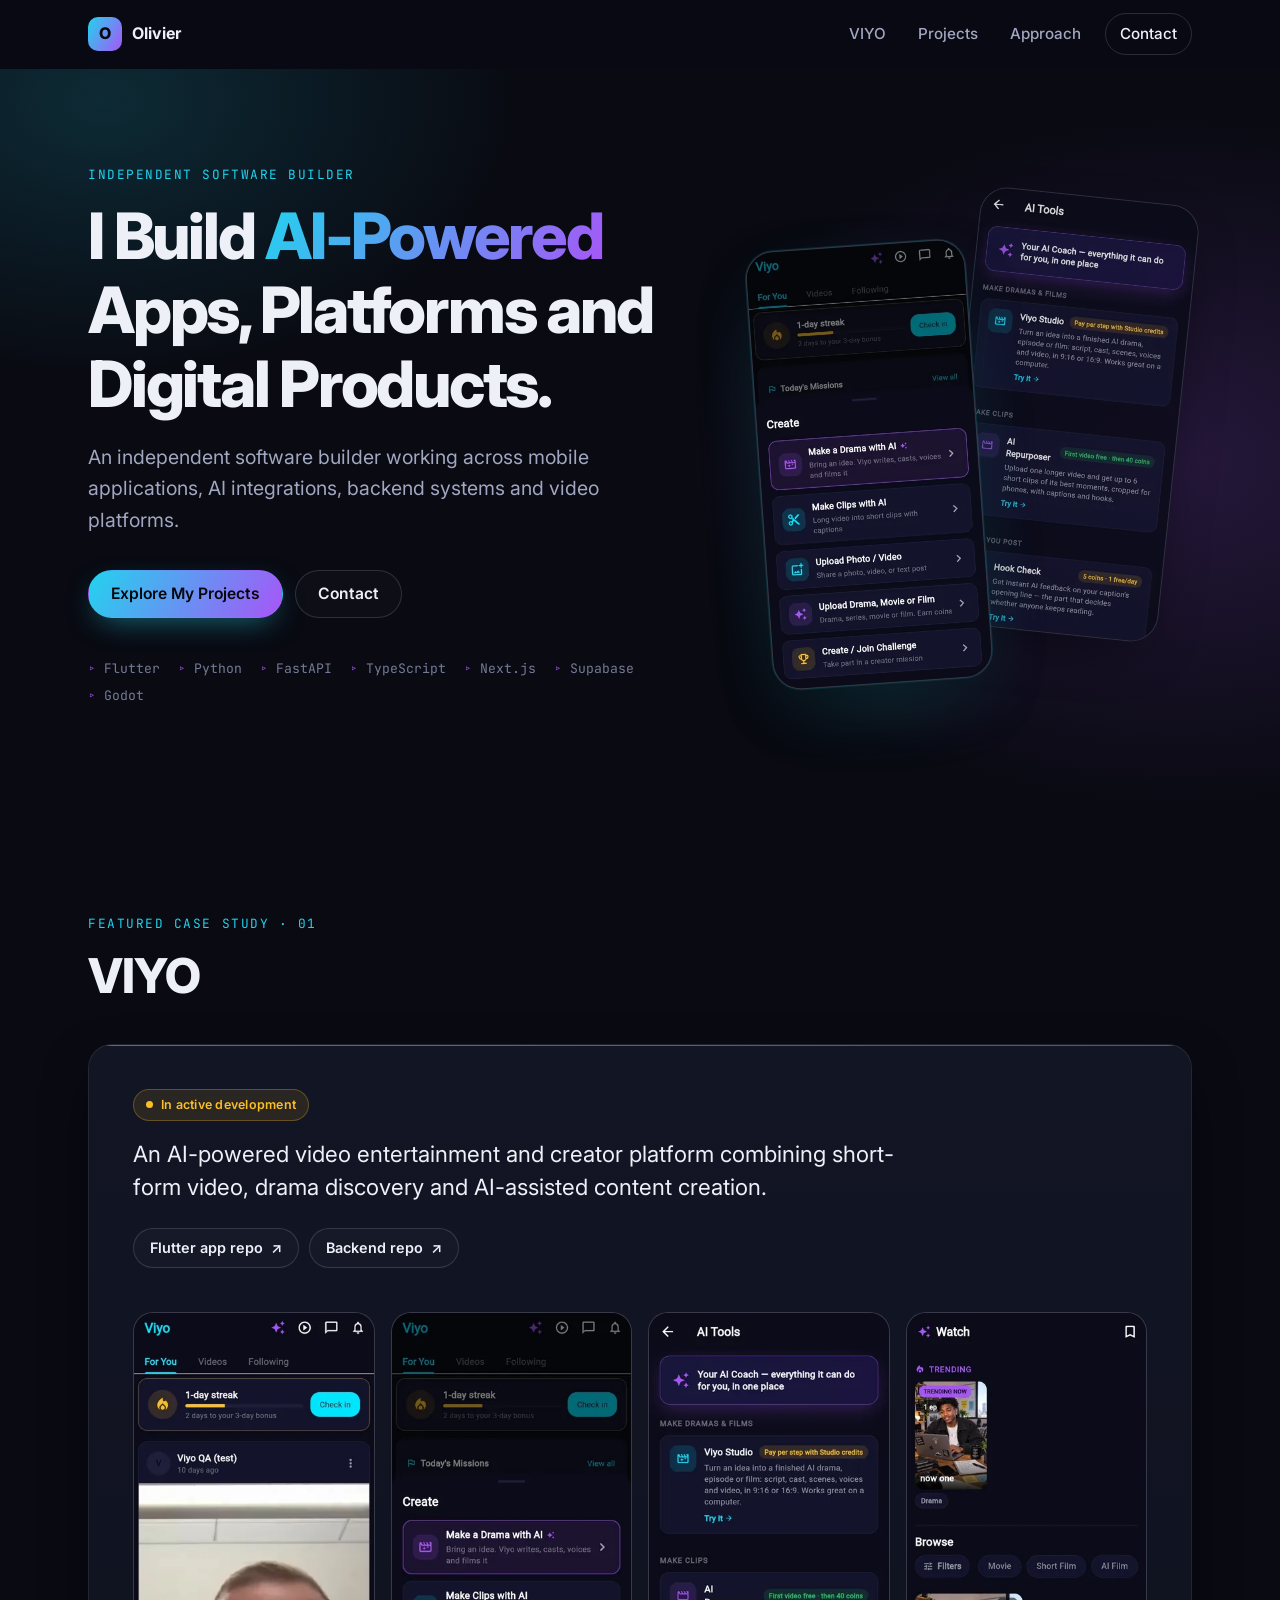
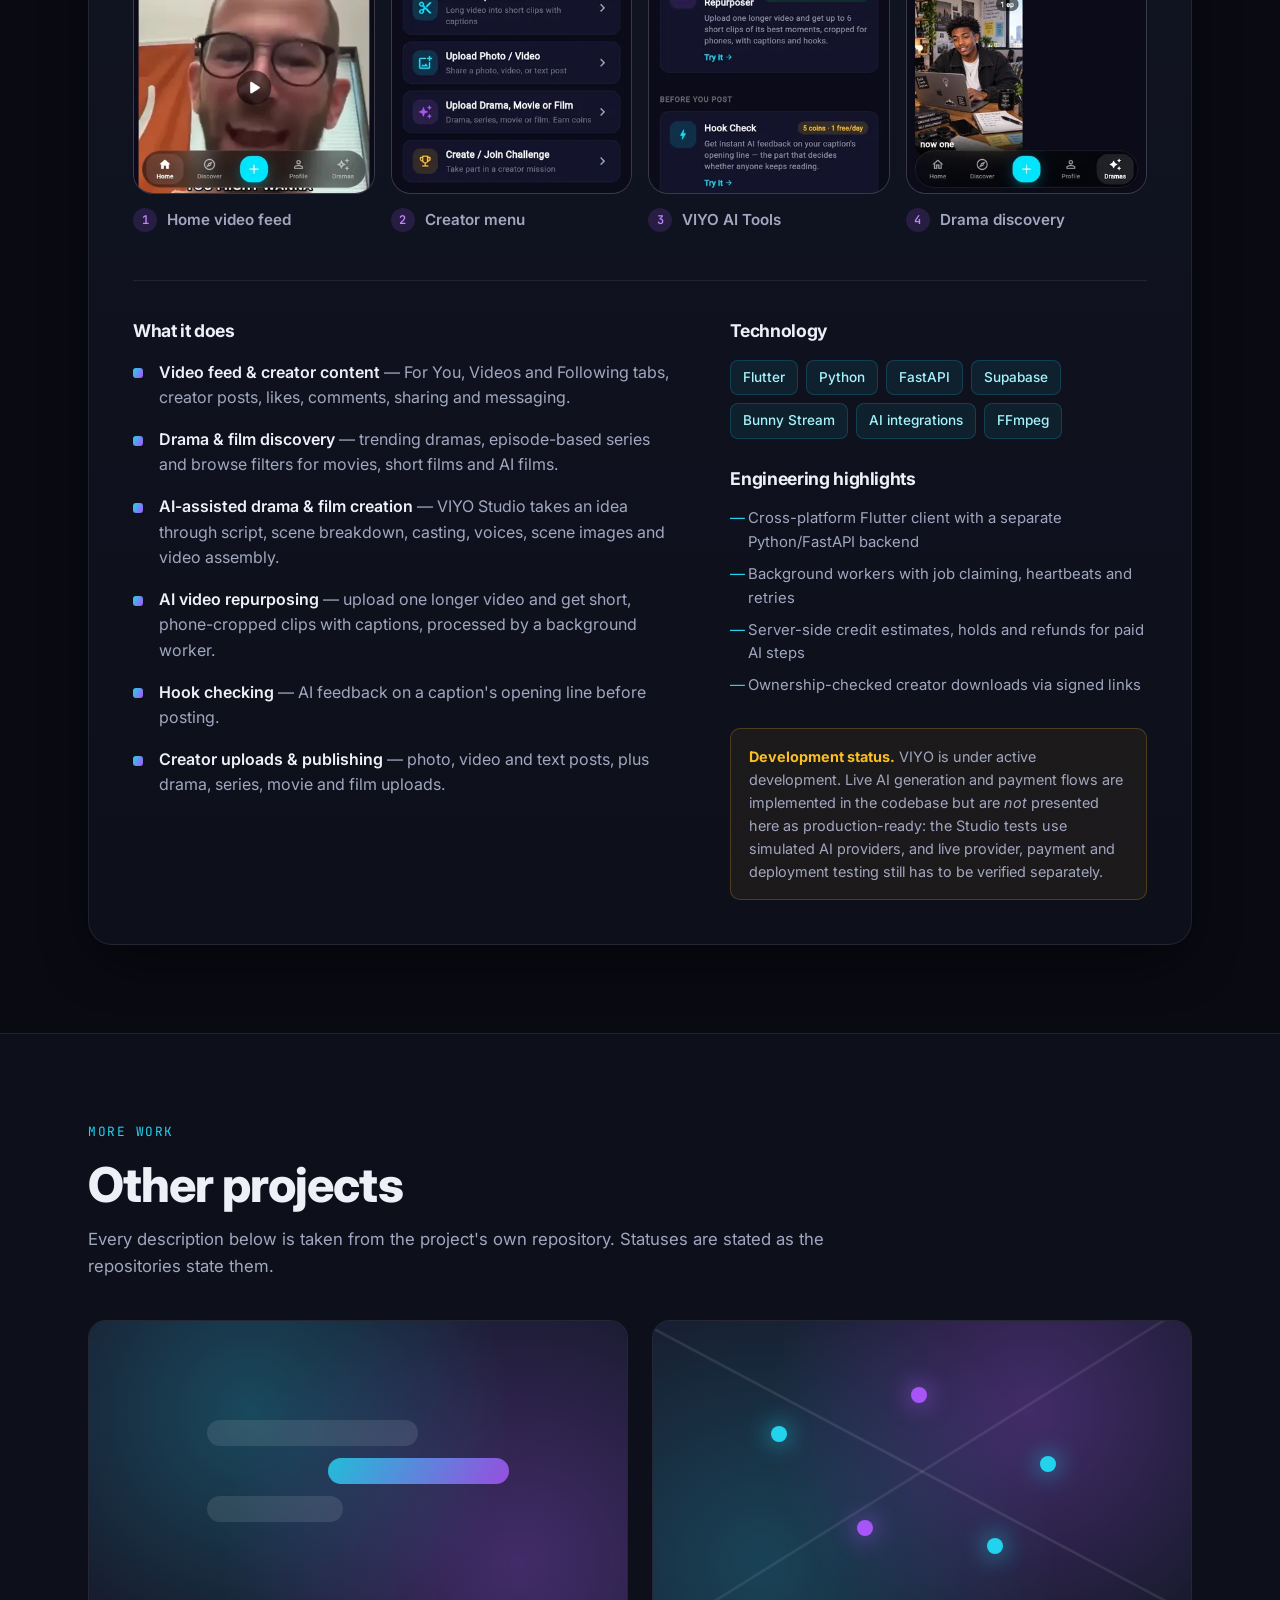
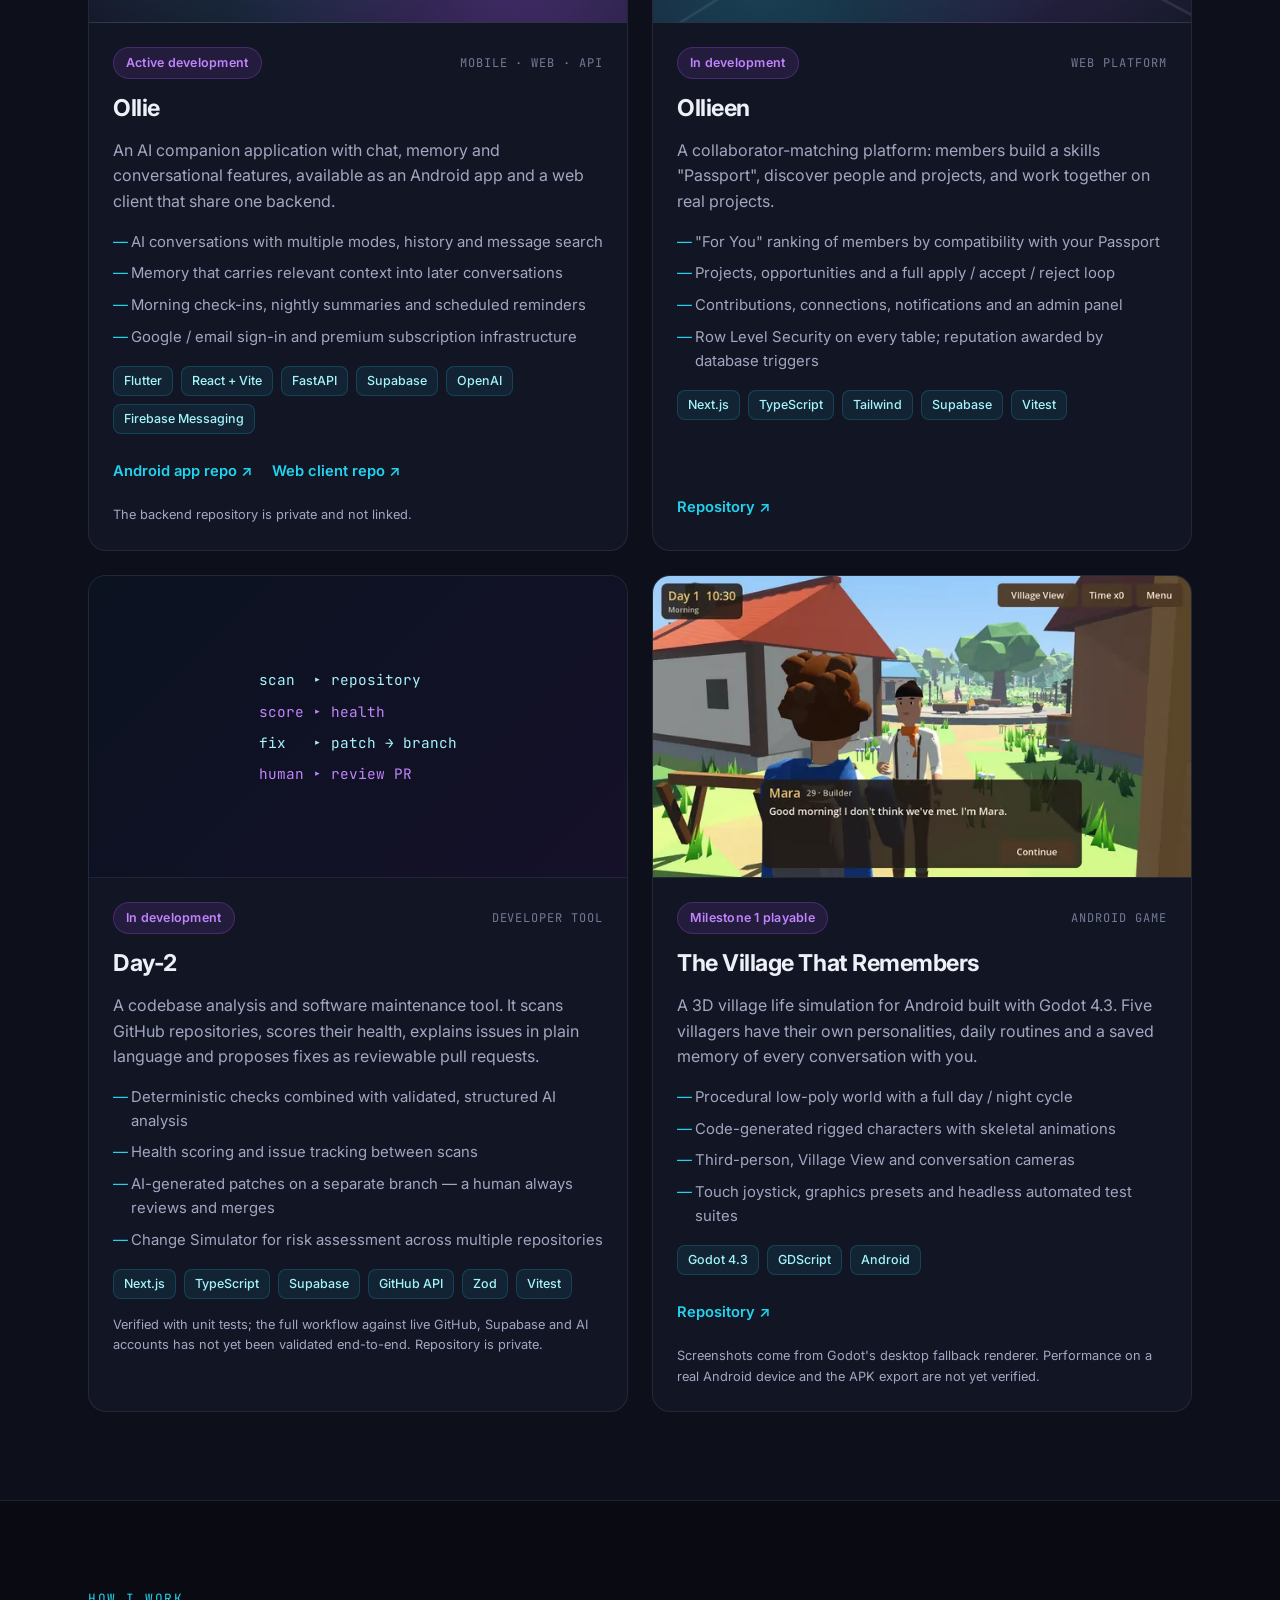
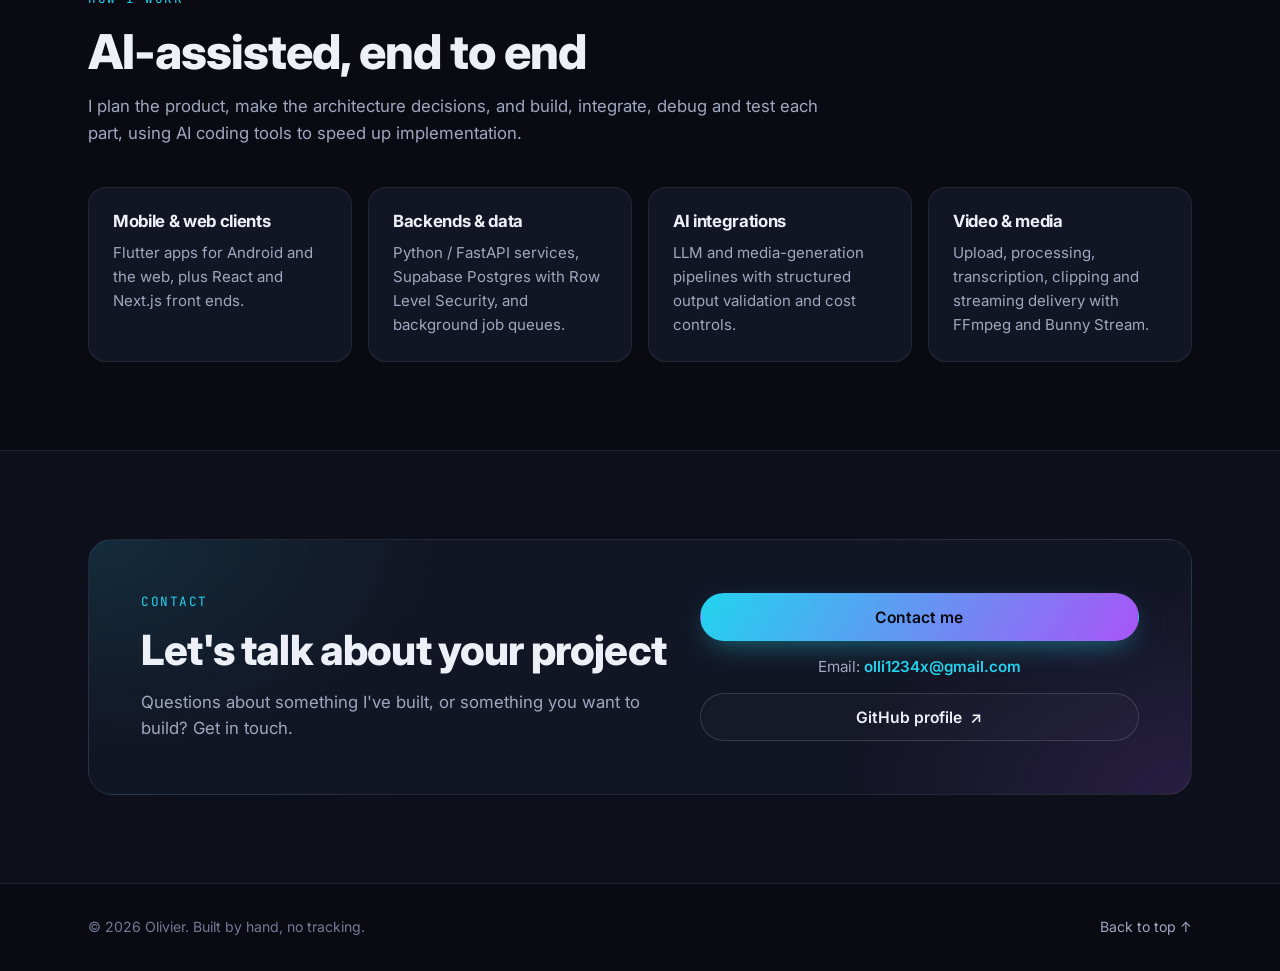
==== commit e257f19e: "Add public contact email to contact section Replace the contact placeholder with a "Contact me" mail" ====
--- a/index.html
+++ b/index.html
@@ -308,18 +308,8 @@
             <p class="section-sub">Questions about something I've built, or something you want to build? Get in touch.</p>
           </div>
           <div class="contact-actions">
-            <!--
-              ============================================================
-              EDIT ME — CONTACT PLACEHOLDER
-              Replace the placeholder below with your real contact details,
-              e.g.  <a class="btn btn-primary" href="mailto:you@example.com">Email me</a>
-              Then delete the .placeholder block.
-              ============================================================
-            -->
-            <div class="placeholder" role="note">
-              <strong>Contact details coming soon.</strong>
-              <span>[Site owner: add your email or contact link in <code>index.html</code> — search for “EDIT ME”.]</span>
-            </div>
+            <a class="btn btn-primary" href="mailto:olli1234x@gmail.com">Contact me</a>
+            <p class="contact-email">Email: <a href="mailto:olli1234x@gmail.com">olli1234x@gmail.com</a></p>
             <a class="btn btn-ghost" href="https://github.com/ollie81" target="_blank" rel="noopener">GitHub profile <span aria-hidden="true">↗</span></a>
           </div>
         </div>
--- a/styles.css
+++ b/styles.css
@@ -298,6 +298,9 @@
 @media (min-width: 900px) { .contact-card { grid-template-columns: 1.2fr 1fr; padding: 52px; } }
 .contact-card h2 { font-size: clamp(1.8rem, 4vw, 2.6rem); font-weight: 800; }
 .contact-actions { display: grid; gap: 14px; }
+.contact-email { text-align: center; color: var(--text-muted); font-size: 0.95rem; overflow-wrap: anywhere; }
+.contact-email a { color: var(--cyan); font-weight: 600; text-decoration: none; }
+.contact-email a:hover { text-decoration: underline; text-underline-offset: 4px; }
 .placeholder {
   display: grid; gap: 6px; padding: 18px; border-radius: 14px; border: 2px dashed rgba(34, 211, 238, 0.45);
   background: rgba(34, 211, 238, 0.05); font-size: 0.92rem; color: var(--text-muted);
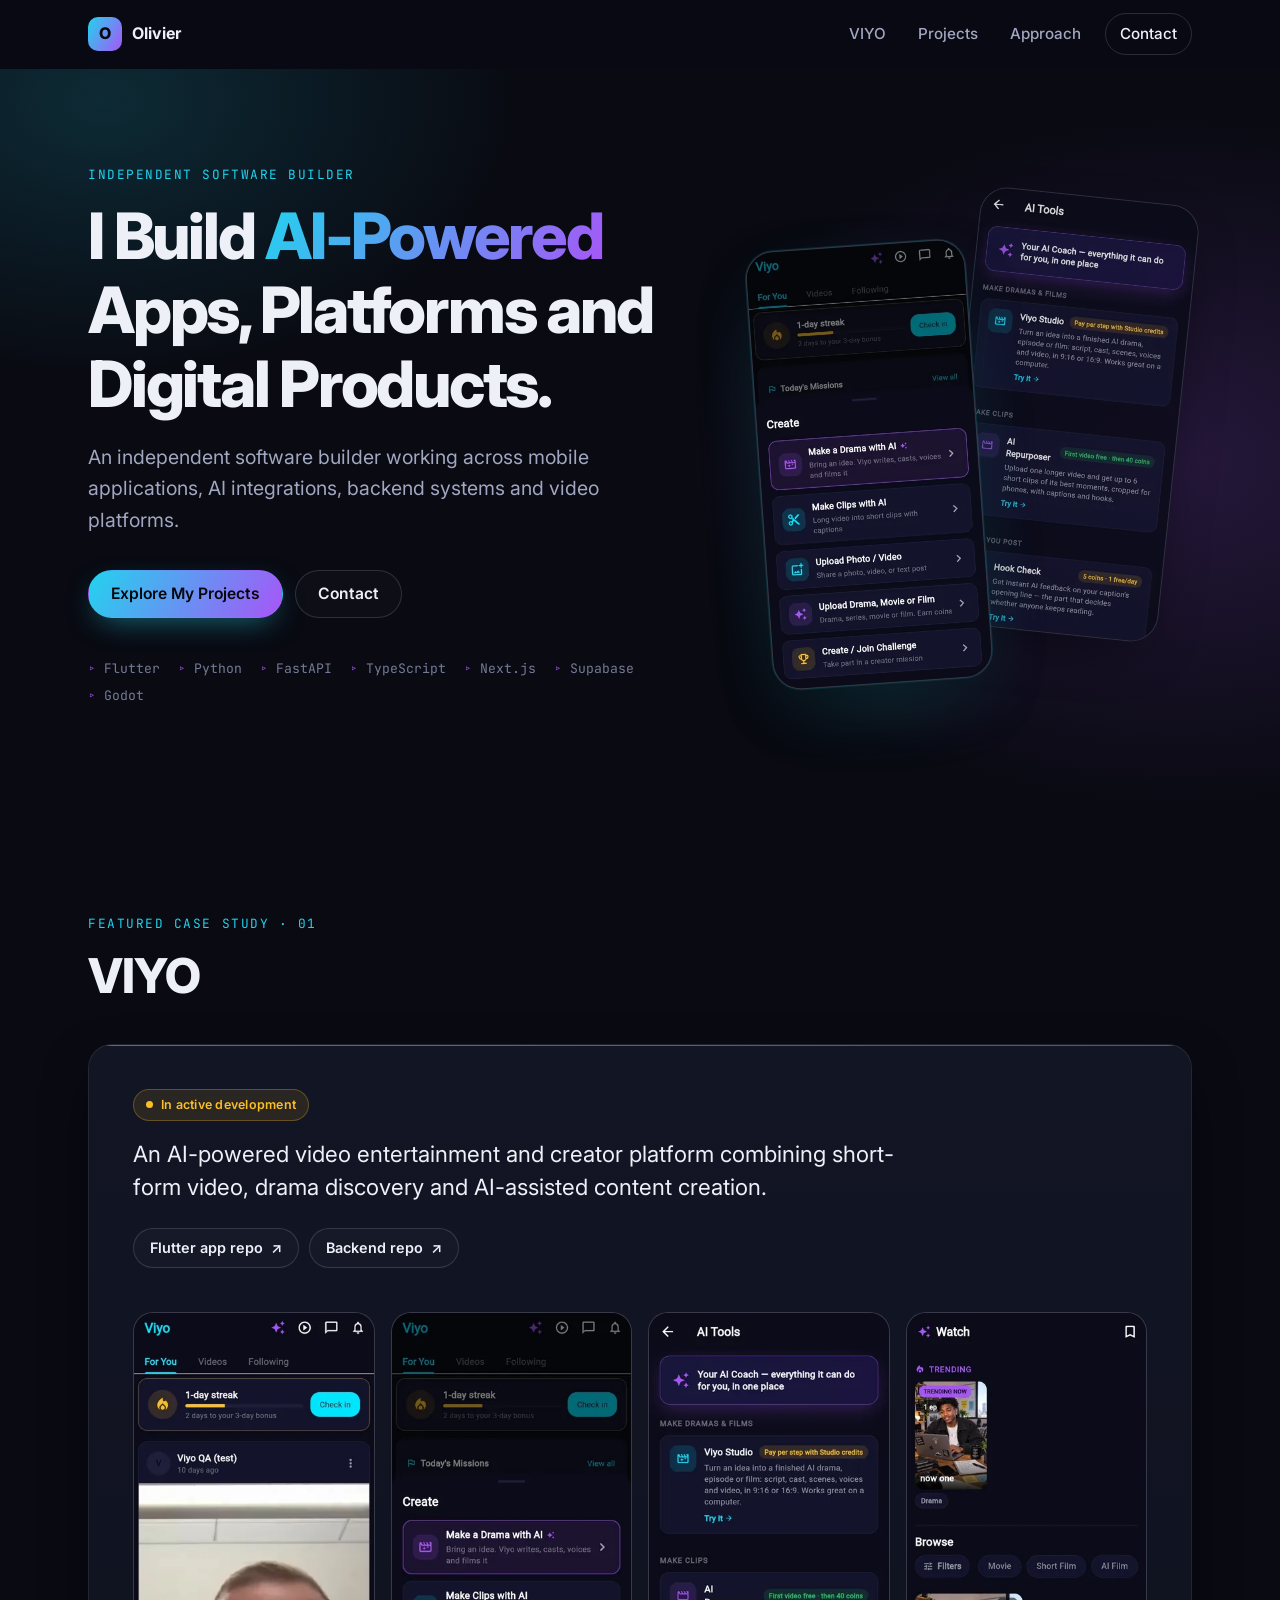
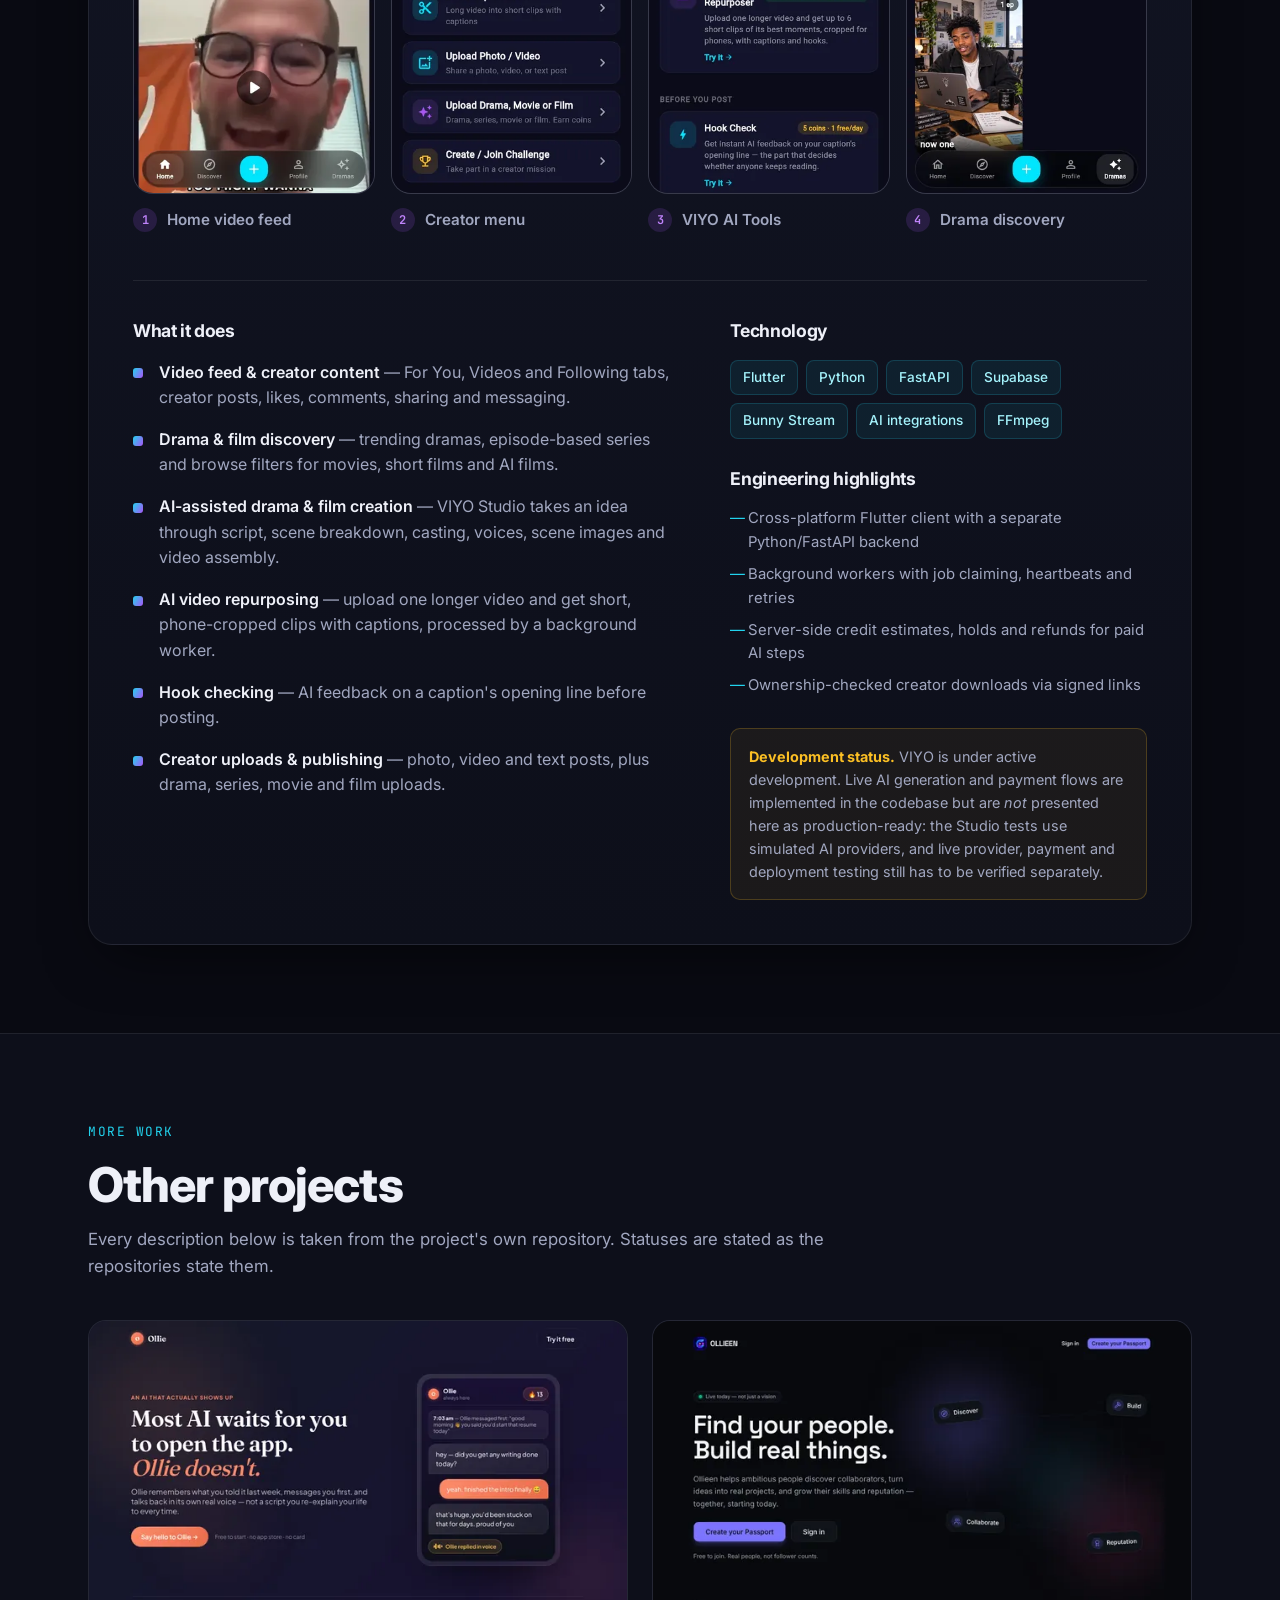
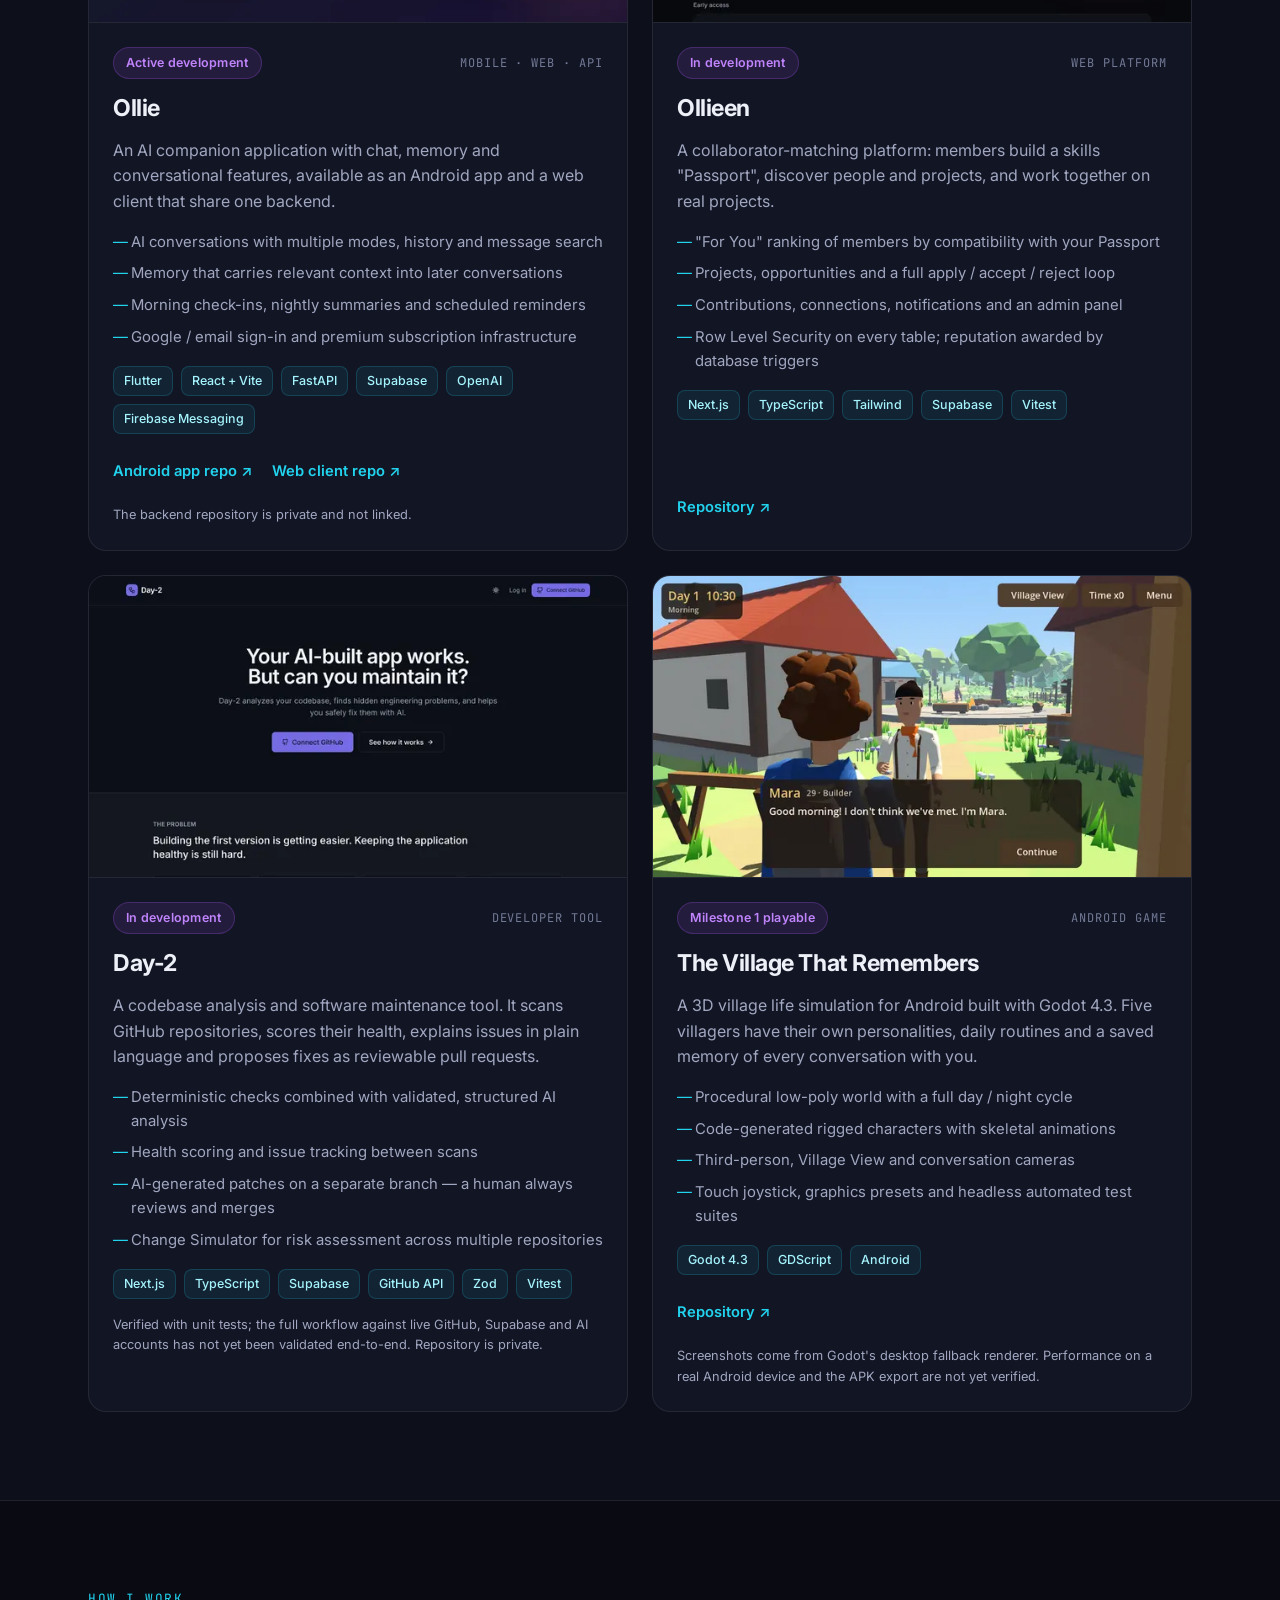
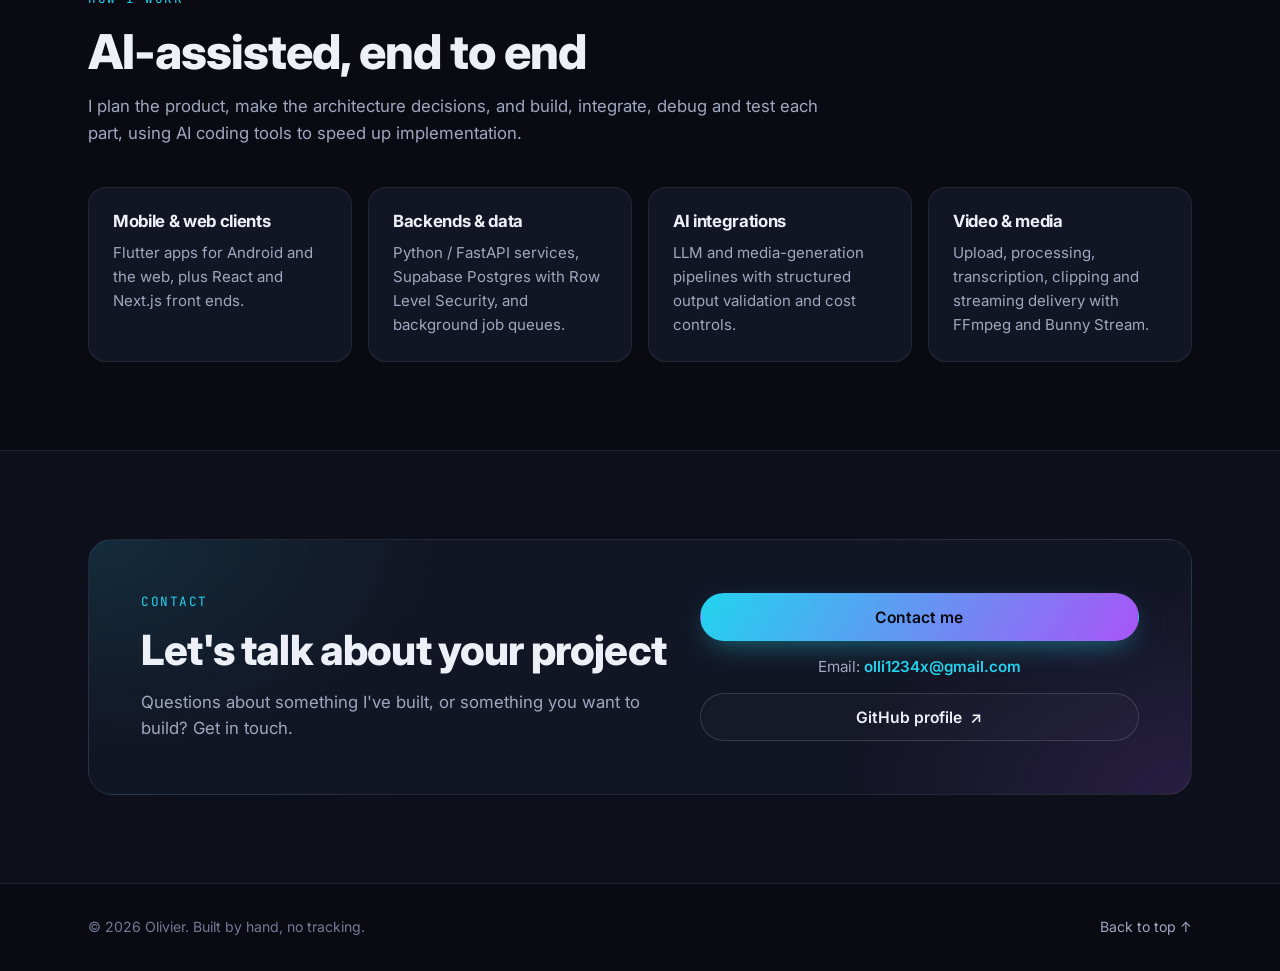
==== commit 1929c6c2: "Add real screenshots for Ollie, Ollieen and Day-2 project cards Captured each app's public landing p" ====
--- a/index.html
+++ b/index.html
@@ -8,22 +8,22 @@
   <meta name="theme-color" content="#090a12">
   <meta name="color-scheme" content="dark">
 
-  <!-- EDIT AFTER DEPLOY: replace https://YOUR-DOMAIN.example with your real site URL (4 places in this <head>). -->
-  <link rel="canonical" href="https://YOUR-DOMAIN.example/">
+  <!-- Site URL: https://portfolio-kappa-ebon-cjtxzh45c6.vercel.app/ — if the domain changes, update it in the 4 places below. -->
+  <link rel="canonical" href="https://portfolio-kappa-ebon-cjtxzh45c6.vercel.app/">
 
   <!-- Open Graph / social sharing -->
   <meta property="og:type" content="website">
   <meta property="og:title" content="I Build AI-Powered Apps, Platforms and Digital Products">
   <meta property="og:description" content="Independent software builder — mobile apps, AI integrations, backend systems and video platforms. Featured: VIYO.">
-  <meta property="og:url" content="https://YOUR-DOMAIN.example/">
-  <meta property="og:image" content="https://YOUR-DOMAIN.example/assets/og-image.png">
+  <meta property="og:url" content="https://portfolio-kappa-ebon-cjtxzh45c6.vercel.app/">
+  <meta property="og:image" content="https://portfolio-kappa-ebon-cjtxzh45c6.vercel.app/assets/og-image.png">
   <meta property="og:image:width" content="1200">
   <meta property="og:image:height" content="630">
   <meta property="og:image:alt" content="Portfolio headline beside two real VIYO app screenshots">
   <meta name="twitter:card" content="summary_large_image">
   <meta name="twitter:title" content="I Build AI-Powered Apps, Platforms and Digital Products">
   <meta name="twitter:description" content="Independent software builder — mobile apps, AI integrations, backend systems and video platforms.">
-  <meta name="twitter:image" content="https://YOUR-DOMAIN.example/assets/og-image.png">
+  <meta name="twitter:image" content="https://portfolio-kappa-ebon-cjtxzh45c6.vercel.app/assets/og-image.png">
 
   <link rel="icon" href="favicon.svg" type="image/svg+xml">
   <link rel="preconnect" href="https://fonts.googleapis.com">
@@ -171,12 +171,8 @@
         <div class="project-grid">
           <!-- Ollie -->
           <article class="project-card reveal">
-            <div class="project-cover cover-ollie" aria-hidden="true">
-              <div class="chat">
-                <span class="bubble bubble-in"></span>
-                <span class="bubble bubble-out"></span>
-                <span class="bubble bubble-in short"></span>
-              </div>
+            <div class="project-cover cover-image">
+              <img src="assets/img/ollie-landing-640.webp" srcset="assets/img/ollie-landing-640.webp 640w, assets/img/ollie-landing-1280.webp 1280w" sizes="(max-width: 760px) 92vw, 560px" width="640" height="360" loading="lazy" decoding="async" alt="Ollie web app landing page: the headline 'Most AI waits for you to open the app. Ollie doesn't.' beside an example chat.">
             </div>
             <div class="project-content">
               <div class="project-meta"><span class="badge">Active development</span><span class="kind">Mobile · Web · API</span></div>
@@ -201,8 +197,8 @@
 
           <!-- Ollieen -->
           <article class="project-card reveal">
-            <div class="project-cover cover-ollieen" aria-hidden="true">
-              <div class="nodes"><i></i><i></i><i></i><i></i><i></i></div>
+            <div class="project-cover cover-image">
+              <img src="assets/img/ollieen-welcome-640.webp" srcset="assets/img/ollieen-welcome-640.webp 640w, assets/img/ollieen-welcome-1280.webp 1280w" sizes="(max-width: 760px) 92vw, 560px" width="640" height="360" loading="lazy" decoding="async" alt="Ollieen welcome page: the headline 'Find your people. Build real things.' with Create your Passport and Sign in buttons.">
             </div>
             <div class="project-content">
               <div class="project-meta"><span class="badge">In development</span><span class="kind">Web platform</span></div>
@@ -225,8 +221,8 @@
 
           <!-- Day-2 -->
           <article class="project-card reveal">
-            <div class="project-cover cover-day2" aria-hidden="true">
-              <pre class="code-lines"><span>scan  ▸ repository</span><span>score ▸ health</span><span>fix   ▸ patch → branch</span><span>human ▸ review PR</span></pre>
+            <div class="project-cover cover-image">
+              <img src="assets/img/day2-landing-640.webp" srcset="assets/img/day2-landing-640.webp 640w, assets/img/day2-landing-1280.webp 1280w" sizes="(max-width: 760px) 92vw, 560px" width="640" height="360" loading="lazy" decoding="async" alt="Day-2 landing page in dark mode: the headline 'Your AI-built app works. But can you maintain it?' with a Connect GitHub button.">
             </div>
             <div class="project-content">
               <div class="project-meta"><span class="badge">In development</span><span class="kind">Developer tool</span></div>
--- a/styles.css
+++ b/styles.css
@@ -254,32 +254,9 @@
 .project-links a:hover { text-decoration: underline; text-underline-offset: 4px; }
 .fine { font-size: 0.8rem; color: var(--text-dim); }
 
-/* Covers: abstract, clearly decorative (no fake screenshots) */
+/* Covers: real screenshots */
 .project-cover { aspect-ratio: 16 / 9; position: relative; overflow: hidden; border-bottom: 1px solid var(--border); }
 .cover-image img { width: 100%; height: 100%; object-fit: cover; }
-.cover-ollie { background: radial-gradient(circle at 30% 30%, rgba(34,211,238,0.25), transparent 60%), radial-gradient(circle at 80% 80%, rgba(168,85,247,0.3), transparent 60%), var(--surface-2); }
-.chat { position: absolute; inset: 18% 22%; display: flex; flex-direction: column; gap: 12px; justify-content: center; }
-.bubble { height: 26px; border-radius: 14px; width: 70%; }
-.bubble-in { background: rgba(255,255,255,0.1); align-self: flex-start; }
-.bubble-in.short { width: 45%; }
-.bubble-out { background: var(--grad); align-self: flex-end; width: 60%; opacity: 0.85; }
-.cover-ollieen { background: radial-gradient(circle at 70% 30%, rgba(168,85,247,0.3), transparent 60%), radial-gradient(circle at 20% 80%, rgba(34,211,238,0.22), transparent 60%), var(--surface-2); }
-.nodes { position: absolute; inset: 0; }
-.nodes i { position: absolute; width: 16px; height: 16px; border-radius: 50%; background: var(--cyan); box-shadow: 0 0 24px var(--cyan); }
-.nodes i:nth-child(1) { left: 22%; top: 35%; }
-.nodes i:nth-child(2) { left: 48%; top: 22%; background: var(--purple); box-shadow: 0 0 24px var(--purple); }
-.nodes i:nth-child(3) { left: 72%; top: 45%; }
-.nodes i:nth-child(4) { left: 38%; top: 66%; background: var(--purple); box-shadow: 0 0 24px var(--purple); }
-.nodes i:nth-child(5) { left: 62%; top: 72%; }
-.nodes::before {
-  content: ""; position: absolute; inset: 0;
-  background:
-    linear-gradient(28deg, transparent 49.6%, rgba(255,255,255,0.12) 50%, transparent 50.4%),
-    linear-gradient(-32deg, transparent 49.6%, rgba(255,255,255,0.1) 50%, transparent 50.4%);
-}
-.cover-day2 { background: linear-gradient(135deg, #0b1220, #151129); display: grid; place-items: center; }
-.code-lines { margin: 0; display: grid; gap: 8px; font-family: var(--mono); font-size: clamp(0.72rem, 1.6vw, 0.9rem); color: #a5f3fc; }
-.code-lines span:nth-child(even) { color: var(--purple-soft); }
 
 /* ---------- Approach ---------- */
 .approach-grid { display: grid; gap: 16px; }
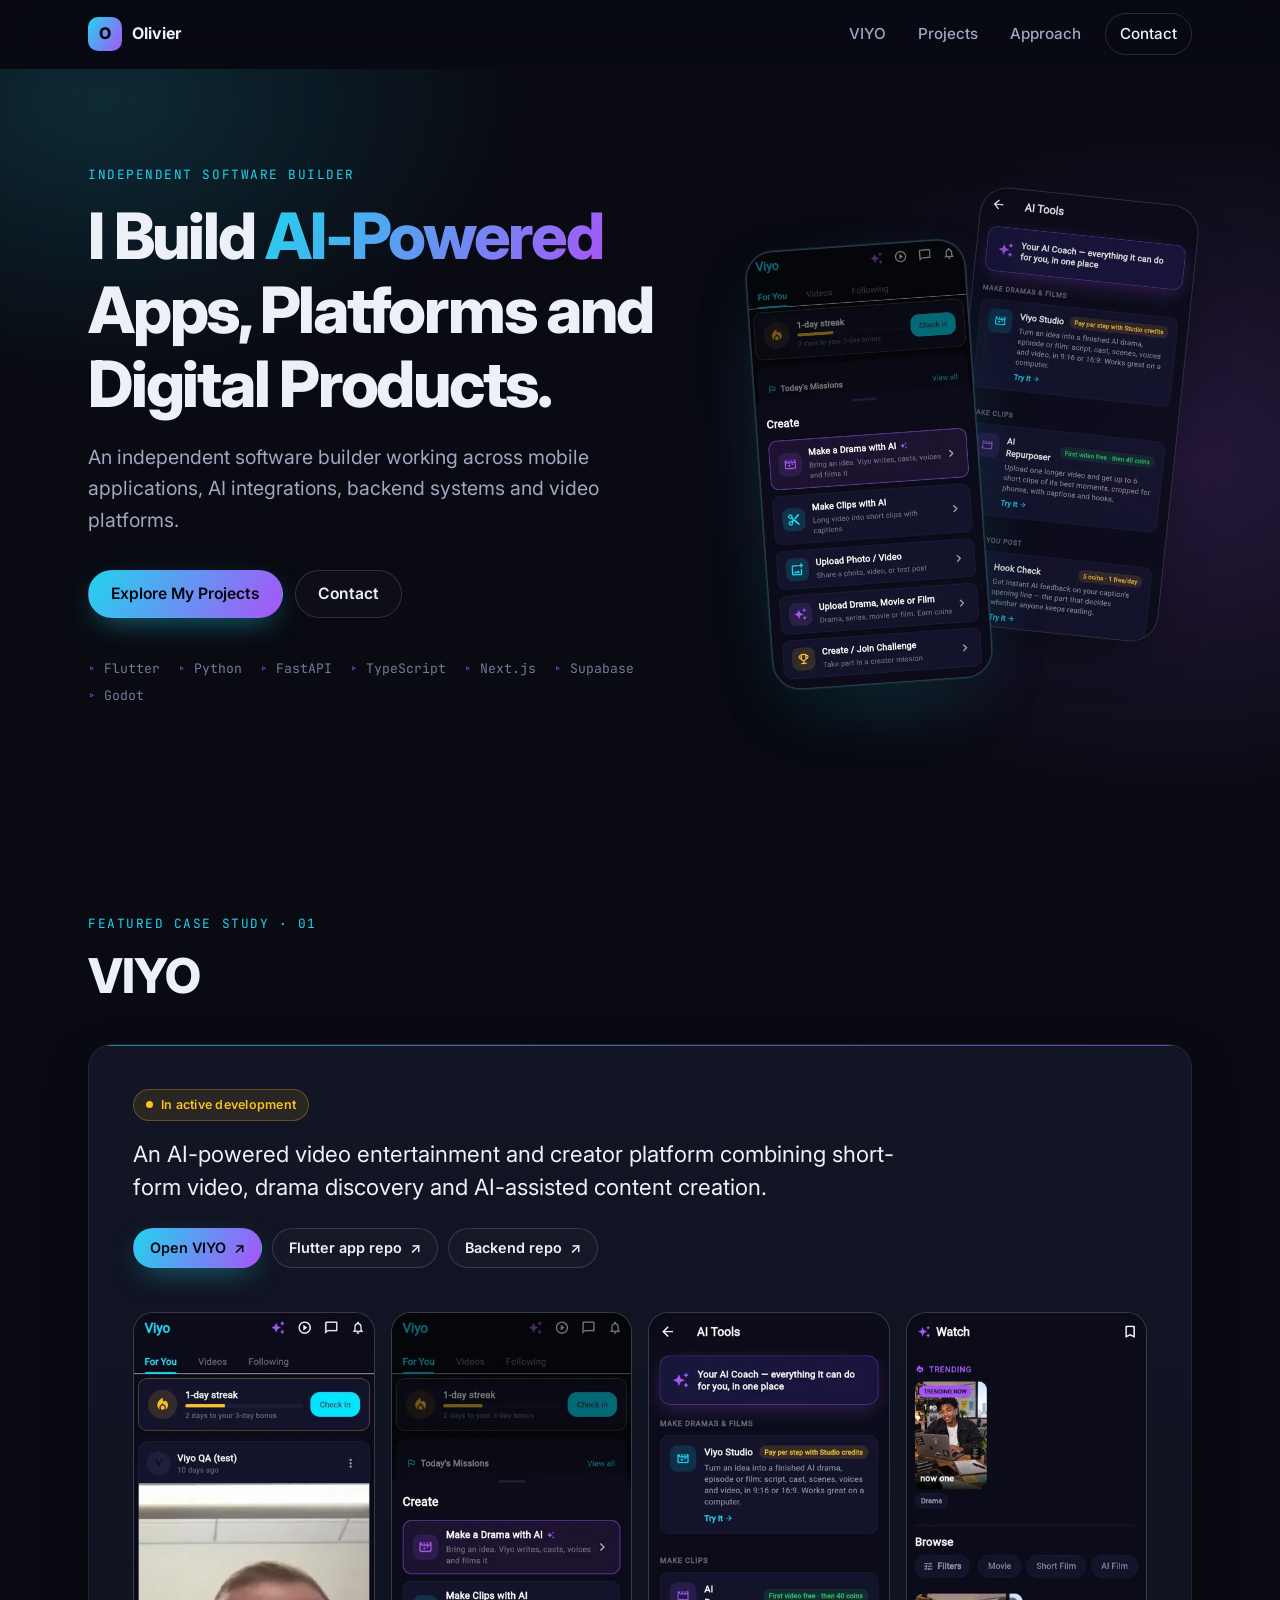
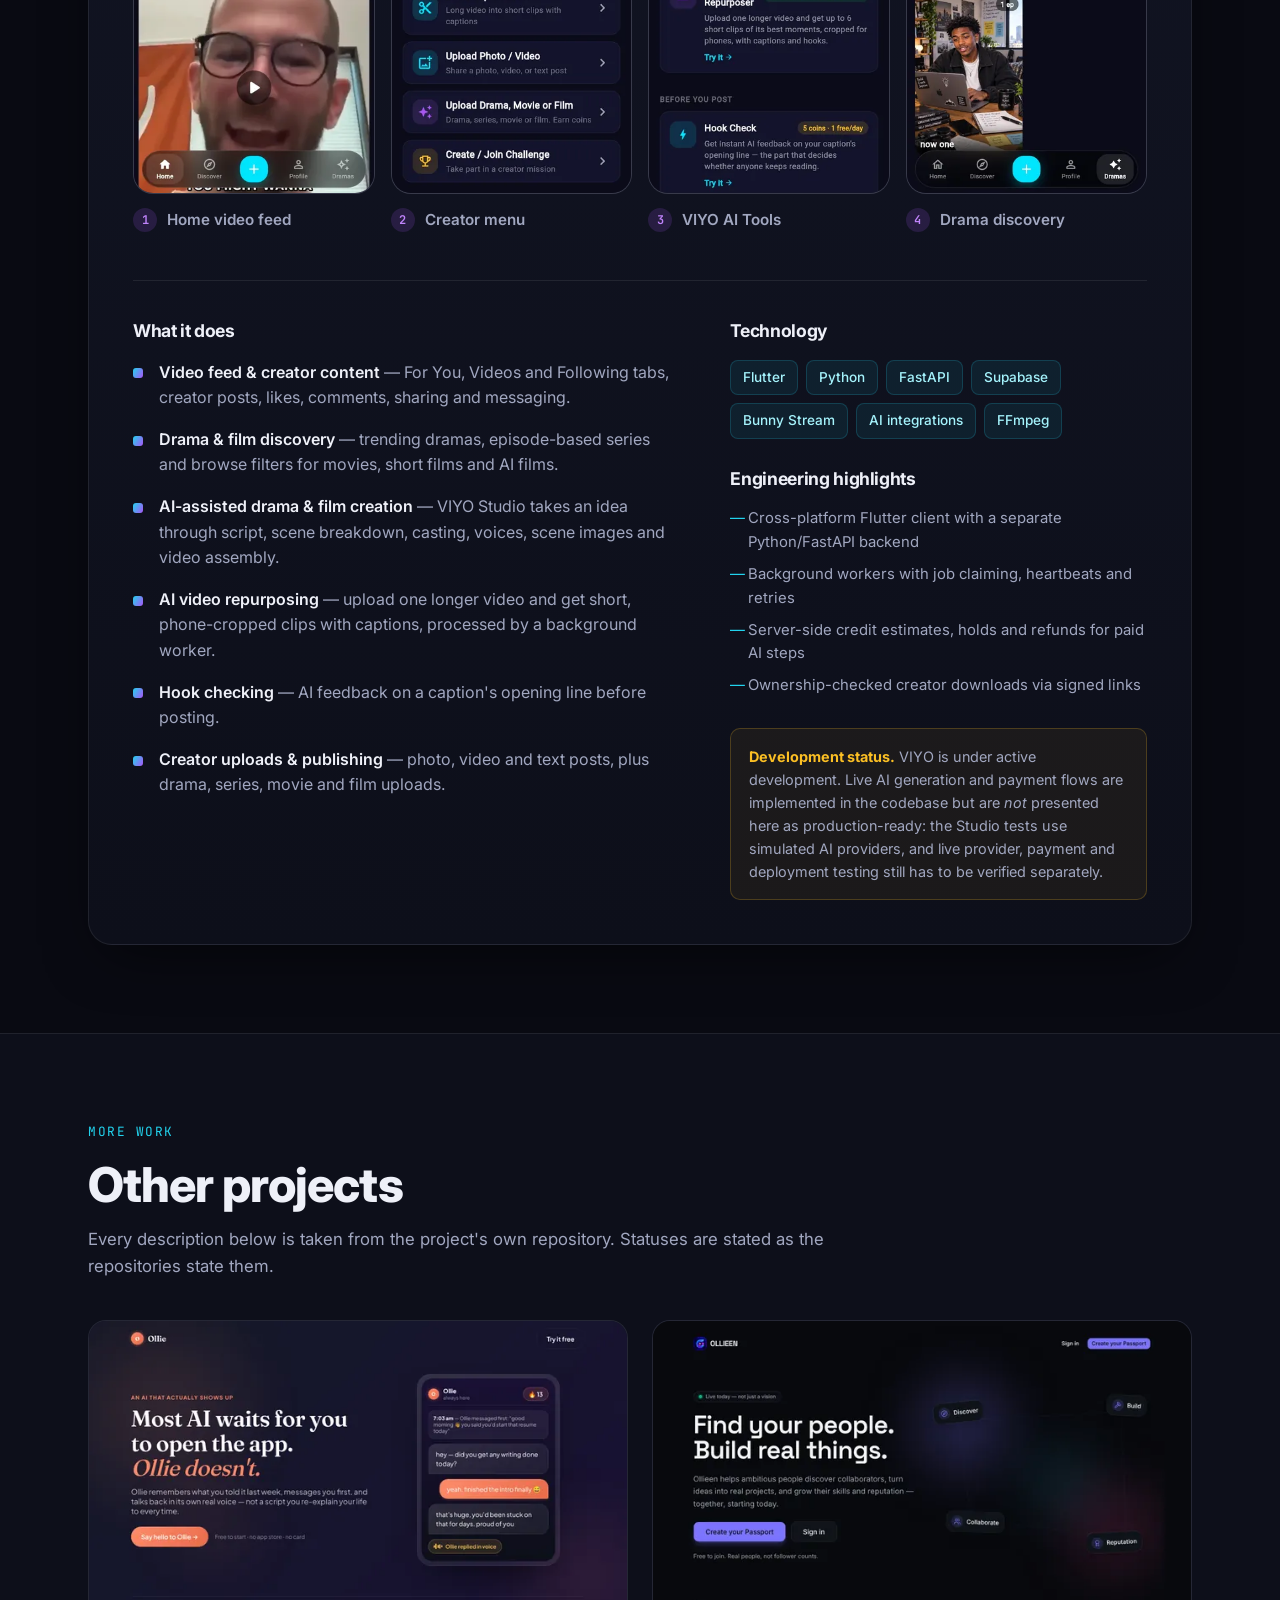
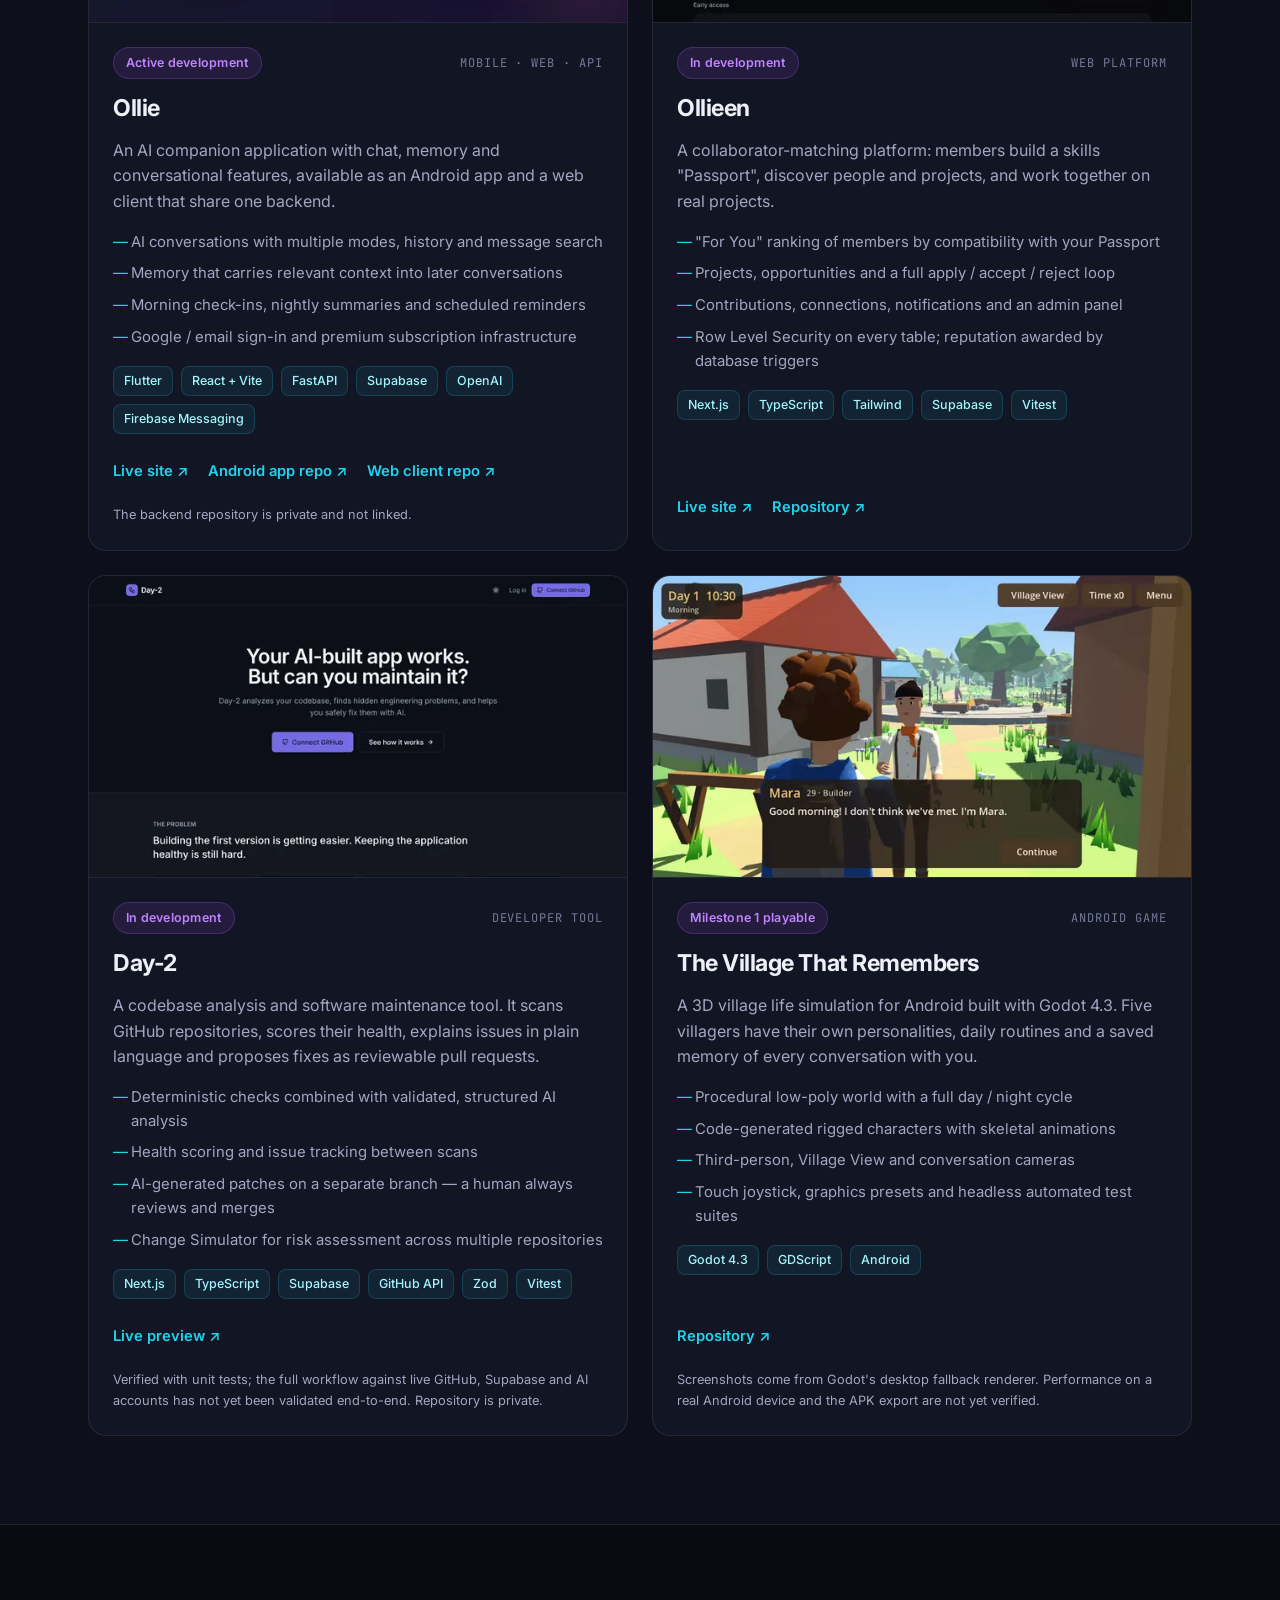
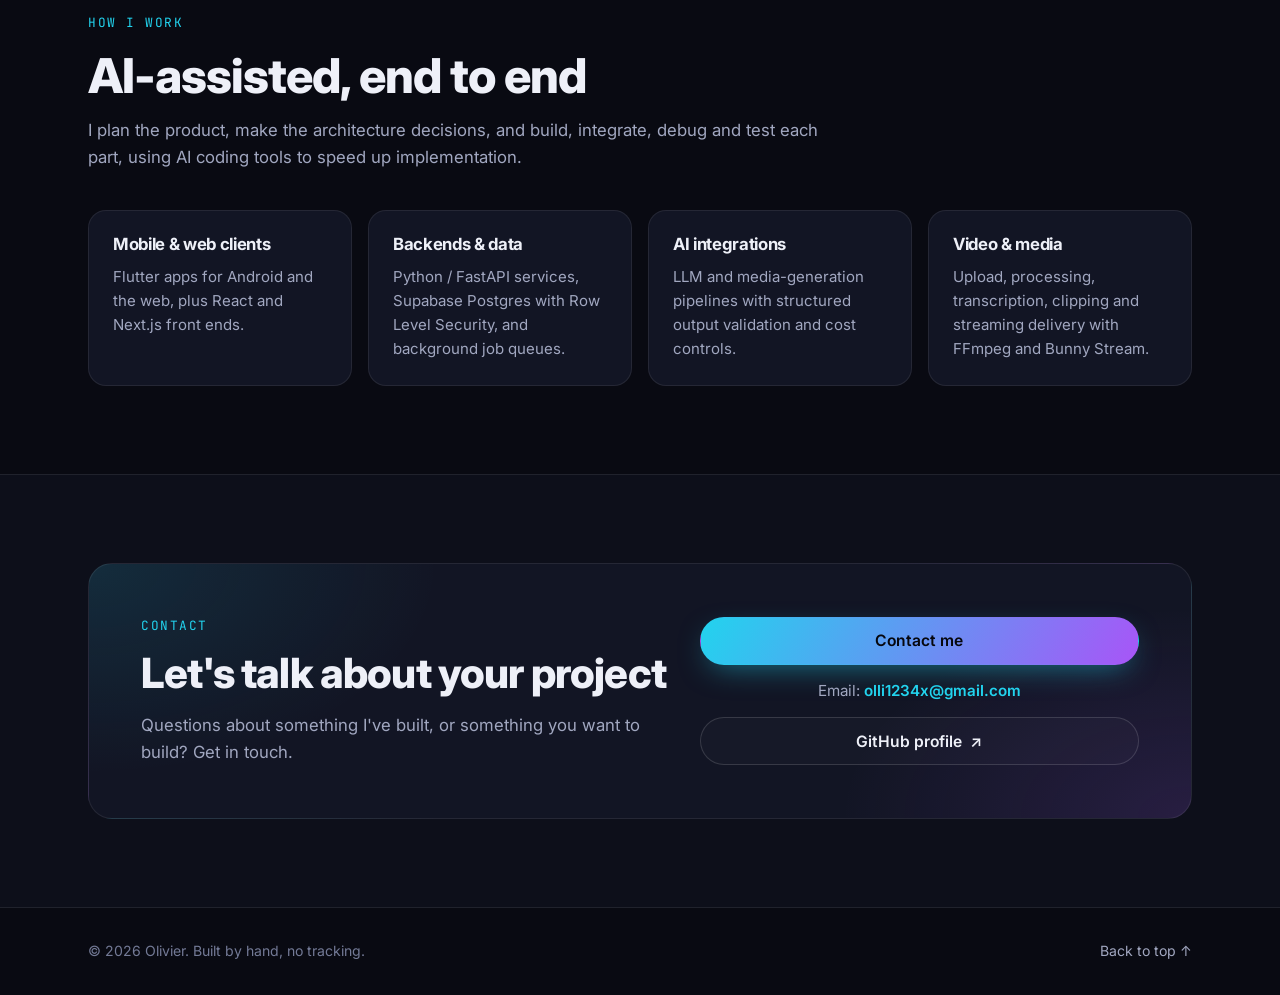
==== commit e26561b5: "Show live links for VIYO, Ollie, Ollieen and Day-2 on the portfolio Co-Authored-By: Claude Opus 5.5 " ====
--- a/index.html
+++ b/index.html
@@ -98,12 +98,9 @@
               <p class="feature-desc">An AI-powered video entertainment and creator platform combining short-form video, drama discovery and AI-assisted content creation.</p>
             </div>
             <div class="feature-links">
+              <a class="btn btn-small btn-primary" href="https://viyo.site/app" target="_blank" rel="noopener">Open VIYO <span aria-hidden="true">↗</span></a>
               <a class="btn btn-small btn-ghost" href="https://github.com/ollie81/Viyo-" target="_blank" rel="noopener">Flutter app repo <span aria-hidden="true">↗</span></a>
               <a class="btn btn-small btn-ghost" href="https://github.com/ollie81/viyo_ai" target="_blank" rel="noopener">Backend repo <span aria-hidden="true">↗</span></a>
-              <!-- UNVERIFIED LIVE LINK: listed in the VIYO repo but not reachable from the build environment.
-                   Check it in a browser, then uncomment:
-              <a class="btn btn-small btn-primary" href="https://viyo.site/app" target="_blank" rel="noopener">Open VIYO <span aria-hidden="true">↗</span></a>
-              -->
             </div>
           </div>
 
@@ -186,10 +183,9 @@
               </ul>
               <ul class="tags tags-sm"><li>Flutter</li><li>React + Vite</li><li>FastAPI</li><li>Supabase</li><li>OpenAI</li><li>Firebase Messaging</li></ul>
               <div class="project-links">
+                <a href="https://www.ourollie.space" target="_blank" rel="noopener">Live site <span aria-hidden="true">↗</span></a>
                 <a href="https://github.com/ollie81/ollie-flutter" target="_blank" rel="noopener">Android app repo <span aria-hidden="true">↗</span></a>
                 <a href="https://github.com/ollie81/Ollie-web" target="_blank" rel="noopener">Web client repo <span aria-hidden="true">↗</span></a>
-                <!-- UNVERIFIED LIVE LINK — check, then uncomment:
-                <a href="https://www.ourollie.space" target="_blank" rel="noopener">Website ↗</a> -->
               </div>
               <p class="fine">The backend repository is private and not linked.</p>
             </div>
@@ -212,9 +208,8 @@
               </ul>
               <ul class="tags tags-sm"><li>Next.js</li><li>TypeScript</li><li>Tailwind</li><li>Supabase</li><li>Vitest</li></ul>
               <div class="project-links">
+                <a href="https://www.ollieen.com" target="_blank" rel="noopener">Live site <span aria-hidden="true">↗</span></a>
                 <a href="https://github.com/ollie81/Evorien" target="_blank" rel="noopener">Repository <span aria-hidden="true">↗</span></a>
-                <!-- UNVERIFIED LIVE LINK — check, then uncomment:
-                <a href="https://www.ollieen.com" target="_blank" rel="noopener">Website ↗</a> -->
               </div>
             </div>
           </article>
@@ -235,6 +230,9 @@
                 <li>Change Simulator for risk assessment across multiple repositories</li>
               </ul>
               <ul class="tags tags-sm"><li>Next.js</li><li>TypeScript</li><li>Supabase</li><li>GitHub API</li><li>Zod</li><li>Vitest</li></ul>
+              <div class="project-links">
+                <a href="https://day-2-steel-eight.vercel.app" target="_blank" rel="noopener">Live preview <span aria-hidden="true">↗</span></a>
+              </div>
               <p class="fine">Verified with unit tests; the full workflow against live GitHub, Supabase and AI accounts has not yet been validated end-to-end. Repository is private.</p>
             </div>
           </article>
